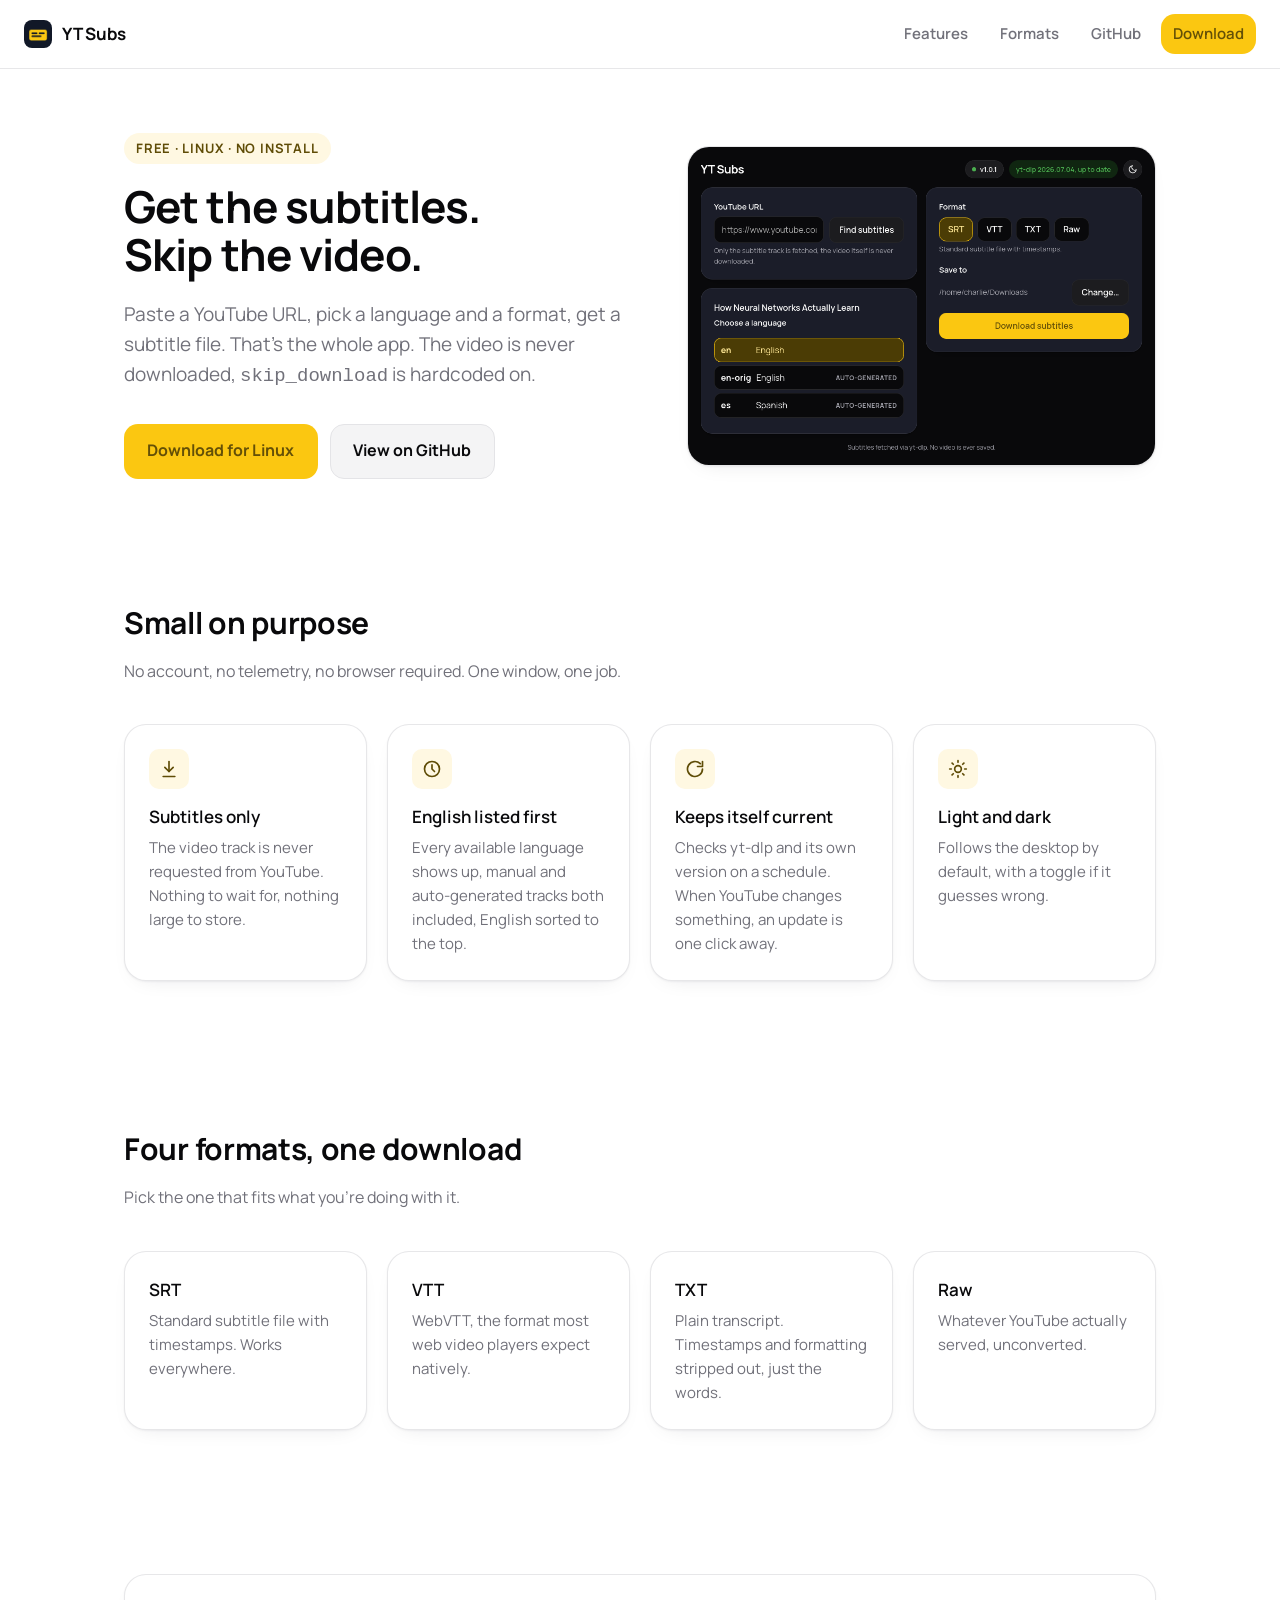
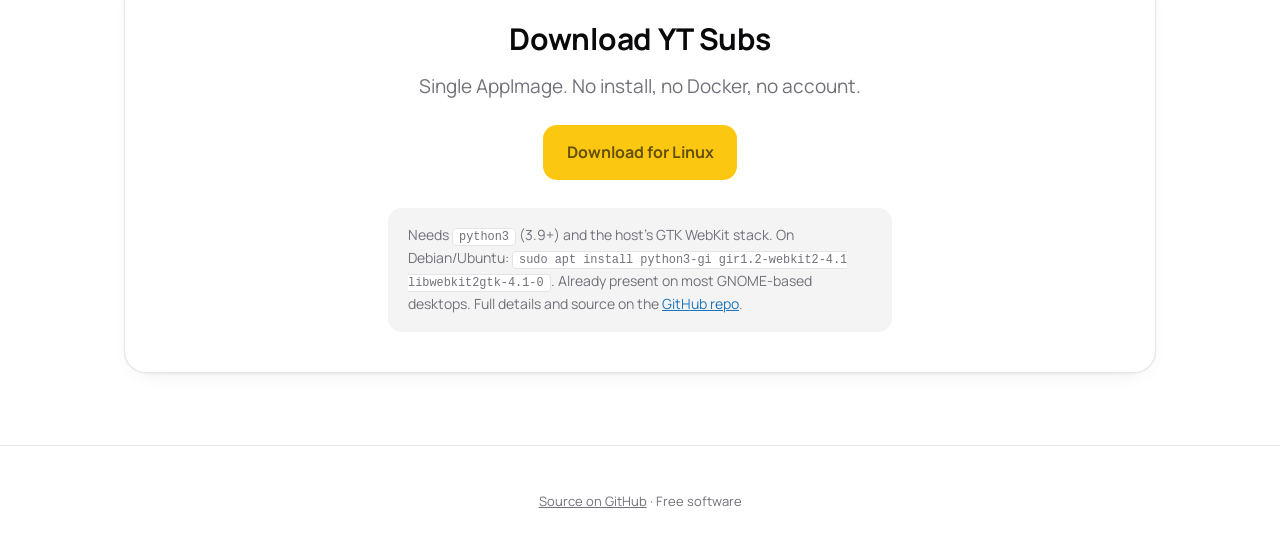
==== docs/index.html @ e040a480 "Add GitHub Pages landing page Sticky nav, hero with a real screenshot, feature and format sections, " ====
<!doctype html>
<html lang="en">
<head>
<meta charset="utf-8" />
<meta name="viewport" content="width=device-width, initial-scale=1" />
<title>YT Subs: download YouTube subtitles, not the video</title>
<meta name="description" content="A tiny Linux desktop app that downloads a YouTube video's subtitles in SRT, VTT, TXT, or Raw format. The video itself is never fetched." />
<link rel="icon" href="images/favicon.png" />
<link rel="stylesheet" href="style.css" />
</head>
<body>

<nav class="site-nav">
  <a class="nav-brand" href="#top">
    <img src="images/favicon.png" alt="" />
    YT Subs
  </a>
  <div class="nav-links">
    <a href="#features" class="nav-label">Features</a>
    <a href="#formats" class="nav-label">Formats</a>
    <a href="https://github.com/lightmorphic/ytsubs" class="nav-label">GitHub</a>
    <a href="#download" class="nav-cta">Download</a>
  </div>
</nav>

<main>

  <section class="hero" id="top">
    <div class="hero-grid">
      <div>
        <span class="eyebrow">Free · Linux · No install</span>
        <h1>Get the subtitles.<br />Skip the video.</h1>
        <p class="lede">
          Paste a YouTube URL, pick a language and a format, get a subtitle
          file. That's the whole app. The video is never downloaded,
          <code>skip_download</code> is hardcoded on.
        </p>
        <div class="cta-row">
          <a class="btn primary" href="https://github.com/lightmorphic/ytsubs/releases/latest/download/ytsubs-x86_64.AppImage">Download for Linux</a>
          <a class="btn secondary" href="https://github.com/lightmorphic/ytsubs">View on GitHub</a>
        </div>
      </div>
      <div class="hero-shot">
        <img src="images/screenshot-dark.png" alt="YT Subs showing a fetched video's language list on the left and format picker with an SRT, VTT, TXT, and Raw choice on the right" width="1760" height="1200" />
      </div>
    </div>
  </section>

  <section id="features">
    <h2>Small on purpose</h2>
    <p class="section-lede">No account, no telemetry, no browser required. One window, one job.</p>
    <div class="feature-grid">
      <div class="feature">
        <div class="icon">
          <svg viewBox="0 0 24 24" fill="none" stroke="currentColor" stroke-width="2" stroke-linecap="round" stroke-linejoin="round"><path d="M12 3v12"/><path d="m7 10 5 5 5-5"/><path d="M5 21h14"/></svg>
        </div>
        <h3>Subtitles only</h3>
        <p>The video track is never requested from YouTube. Nothing to wait for, nothing large to store.</p>
      </div>
      <div class="feature">
        <div class="icon">
          <svg viewBox="0 0 24 24" fill="none" stroke="currentColor" stroke-width="2" stroke-linecap="round" stroke-linejoin="round"><circle cx="12" cy="12" r="9"/><path d="M12 7v5l3 3"/></svg>
        </div>
        <h3>English listed first</h3>
        <p>Every available language shows up, manual and auto-generated tracks both included, English sorted to the top.</p>
      </div>
      <div class="feature">
        <div class="icon">
          <svg viewBox="0 0 24 24" fill="none" stroke="currentColor" stroke-width="2" stroke-linecap="round" stroke-linejoin="round"><path d="M21 12a9 9 0 1 1-2.64-6.36"/><path d="M21 3v6h-6"/></svg>
        </div>
        <h3>Keeps itself current</h3>
        <p>Checks yt-dlp and its own version on a schedule. When YouTube changes something, an update is one click away.</p>
      </div>
      <div class="feature">
        <div class="icon">
          <svg viewBox="0 0 24 24" fill="none" stroke="currentColor" stroke-width="2" stroke-linecap="round" stroke-linejoin="round"><circle cx="12" cy="12" r="4"/><path d="M12 2v2M12 20v2M4.93 4.93l1.41 1.41M17.66 17.66l1.41 1.41M2 12h2M20 12h2M4.93 19.07l1.41-1.41M17.66 6.34l1.41-1.41"/></svg>
        </div>
        <h3>Light and dark</h3>
        <p>Follows the desktop by default, with a toggle if it guesses wrong.</p>
      </div>
    </div>
  </section>

  <section id="formats">
    <h2>Four formats, one download</h2>
    <p class="section-lede">Pick the one that fits what you're doing with it.</p>
    <div class="feature-grid">
      <div class="feature">
        <h3>SRT</h3>
        <p>Standard subtitle file with timestamps. Works everywhere.</p>
      </div>
      <div class="feature">
        <h3>VTT</h3>
        <p>WebVTT, the format most web video players expect natively.</p>
      </div>
      <div class="feature">
        <h3>TXT</h3>
        <p>Plain transcript. Timestamps and formatting stripped out, just the words.</p>
      </div>
      <div class="feature">
        <h3>Raw</h3>
        <p>Whatever YouTube actually served, unconverted.</p>
      </div>
    </div>
  </section>

  <section id="download">
    <div class="download-panel">
      <h2>Download YT Subs</h2>
      <p class="lede" style="margin:0 auto">Single AppImage. No install, no Docker, no account.</p>
      <div class="cta-row" style="justify-content:center; margin-top:24px">
        <a class="btn primary" href="https://github.com/lightmorphic/ytsubs/releases/latest/download/ytsubs-x86_64.AppImage">Download for Linux</a>
      </div>
      <div class="requirements">
        Needs <code>python3</code> (3.9+) and the host's GTK WebKit stack.
        On Debian/Ubuntu: <code>sudo apt install python3-gi gir1.2-webkit2-4.1 libwebkit2gtk-4.1-0</code>.
        Already present on most GNOME-based desktops. Full details and
        source on the <a href="https://github.com/lightmorphic/ytsubs">GitHub repo</a>.
      </div>
    </div>
  </section>

</main>

<footer>
  <p><a href="https://github.com/lightmorphic/ytsubs">Source on GitHub</a> · Free software</p>
</footer>

</body>
</html>
---- docs/style.css ----
@font-face {
  font-family: "Manrope";
  src: url("fonts/Manrope-Variable.woff2") format("woff2-variations"), url("fonts/Manrope-Variable.woff2") format("woff2");
  font-weight: 200 800;
  font-style: normal;
  font-display: swap;
}

:root {
  color-scheme: light dark;
  --bg: #ffffff;  --fg: #09090b;
  --panel: #ffffff;  --panel-border: rgba(24, 24, 40, 0.10);
  --border: #e4e4e7;  --muted: #f4f4f5;  --muted-fg: #71717a;
  --shadow-panel: 0 1px 2px rgba(24,24,40,.05), 0 8px 24px -16px rgba(24,24,40,.18);

  --accent: #fbc711;  --accent-hover: #ddaf0f;  --on-accent: #645007;
  --accent-container: #fff8e2;  --on-accent-container: #5f4c06;

  --brand-navy: #111827;
  --link: #1b74bc;
  --success: #38813a;  --success-bg: #f2f9f3;

  --radius: 0.875rem;
  --panel-radius: 1.375rem;
}

@media (prefers-color-scheme: dark) {
  :root {
    --bg: #09090b;  --fg: #fafafa;
    --panel: #1b1d29;  --panel-border: rgba(255,255,255,.09);
    --border: #27272a;  --muted: #1c1c1f;  --muted-fg: #a1a1aa;
    --shadow-panel: 0 1px 2px rgba(0,0,0,.35), 0 8px 24px -16px rgba(0,0,0,.6);
    --accent-container: #4b3c05;  --on-accent-container: #fde694;
    --link: #2295f1;
    --success: #4bae4f;  --success-bg: #102611;
  }
}

* { box-sizing: border-box; }

html { scroll-behavior: smooth; }

body {
  margin: 0;
  background: var(--bg);
  color: var(--fg);
  font-family: "Manrope", sans-serif;
  font-size: 1rem;
  line-height: 1.6;
  -webkit-font-smoothing: antialiased;
}

a { color: var(--link); }

/* Sticky top nav: solid panel, no blur, stays put while the page scrolls */
.site-nav {
  position: sticky;
  top: 0;
  z-index: 50;
  display: flex;
  align-items: center;
  justify-content: space-between;
  gap: 16px;
  padding: 14px 24px;
  background: var(--panel);
  border-bottom: 1px solid var(--panel-border);
}

.nav-brand {
  display: flex;
  align-items: center;
  gap: 10px;
  font-weight: 700;
  font-size: 1.0625rem;
  color: var(--fg);
  text-decoration: none;
}
.nav-brand img { width: 28px; height: 28px; border-radius: 8px; }

.nav-links {
  display: flex;
  align-items: center;
  gap: 8px;
}
.nav-links a {
  font-size: 0.9375rem;
  font-weight: 600;
  color: var(--muted-fg);
  text-decoration: none;
  padding: 8px 12px;
  border-radius: var(--radius);
}
.nav-links a:hover { color: var(--fg); background: var(--muted); }
.nav-links a.nav-cta {
  background: var(--accent);
  color: var(--on-accent);
}
.nav-links a.nav-cta:hover { background: var(--accent-hover); }

main { max-width: 1080px; margin: 0 auto; padding: 0 24px; }

section { padding: 72px 0; }
section.hero { padding-top: 64px; padding-bottom: 48px; }

.hero-grid {
  display: grid;
  grid-template-columns: 1.1fr 1fr;
  gap: 48px;
  align-items: center;
}

h1 {
  font-size: 2.75rem;
  font-weight: 700;
  letter-spacing: -0.02em;
  line-height: 1.1;
  margin: 0 0 20px;
}

.lede {
  font-size: 1.1875rem;
  color: var(--muted-fg);
  max-width: 46ch;
  margin: 0 0 32px;
}

.cta-row { display: flex; gap: 12px; flex-wrap: wrap; }

.btn {
  display: inline-flex;
  align-items: center;
  gap: 8px;
  font: inherit;
  font-weight: 700;
  font-size: 1rem;
  text-decoration: none;
  border-radius: var(--radius);
  padding: 0.85rem 1.4rem;
  border: 1px solid transparent;
}
.btn.primary { background: var(--accent); color: var(--on-accent); }
.btn.primary:hover { background: var(--accent-hover); }
.btn.secondary { background: var(--muted); color: var(--fg); border-color: var(--border); }
.btn.secondary:hover { background: var(--border); }

.hero-shot {
  border-radius: var(--panel-radius);
  overflow: hidden;
  border: 1px solid var(--panel-border);
  box-shadow: var(--shadow-panel);
}
.hero-shot img { display: block; width: 100%; height: auto; }

.eyebrow {
  display: inline-block;
  font-size: 0.8125rem;
  font-weight: 700;
  text-transform: uppercase;
  letter-spacing: 0.06em;
  color: var(--on-accent-container);
  background: var(--accent-container);
  padding: 5px 12px;
  border-radius: 999px;
  margin-bottom: 18px;
}

h2 {
  font-size: 1.875rem;
  font-weight: 700;
  letter-spacing: -0.01em;
  margin: 0 0 12px;
}

.section-lede {
  color: var(--muted-fg);
  max-width: 60ch;
  margin: 0 0 40px;
}

.feature-grid {
  display: grid;
  grid-template-columns: repeat(auto-fit, minmax(240px, 1fr));
  gap: 20px;
}

.feature {
  background: var(--panel);
  border: 1px solid var(--panel-border);
  border-radius: var(--panel-radius);
  box-shadow: var(--shadow-panel);
  padding: 1.5rem;
}
.feature .icon {
  width: 40px;
  height: 40px;
  border-radius: 10px;
  background: var(--accent-container);
  color: var(--on-accent-container);
  display: flex;
  align-items: center;
  justify-content: center;
  margin-bottom: 14px;
}
.feature .icon svg { width: 20px; height: 20px; }
.feature h3 {
  font-size: 1.0625rem;
  font-weight: 600;
  margin: 0 0 6px;
}
.feature p {
  font-size: 0.9375rem;
  color: var(--muted-fg);
  margin: 0;
}

.formats-row {
  display: flex;
  gap: 10px;
  flex-wrap: wrap;
  margin-top: 24px;
}
.format-pill {
  font-weight: 700;
  font-size: 0.875rem;
  padding: 8px 16px;
  border-radius: 999px;
  border: 1px solid var(--border);
  background: var(--panel);
}

.download-panel {
  background: var(--panel);
  border: 1px solid var(--panel-border);
  border-radius: var(--panel-radius);
  box-shadow: var(--shadow-panel);
  padding: 2.5rem;
  text-align: center;
}
.download-panel h2 { margin-bottom: 8px; }
.requirements {
  margin: 28px auto 0;
  max-width: 56ch;
  text-align: left;
  font-size: 0.875rem;
  color: var(--muted-fg);
  background: var(--muted);
  border-radius: var(--radius);
  padding: 1rem 1.25rem;
}
.requirements code {
  background: var(--panel);
  border: 1px solid var(--border);
  border-radius: 4px;
  padding: 1px 6px;
  font-size: 0.85em;
}

footer {
  border-top: 1px solid var(--panel-border);
  padding: 32px 24px;
  text-align: center;
  font-size: 0.8125rem;
  color: var(--muted-fg);
}
footer a { color: var(--muted-fg); }

@media (max-width: 860px) {
  .hero-grid { grid-template-columns: 1fr; }
  .nav-links a.nav-label { display: none; }
  h1 { font-size: 2.1rem; }
}
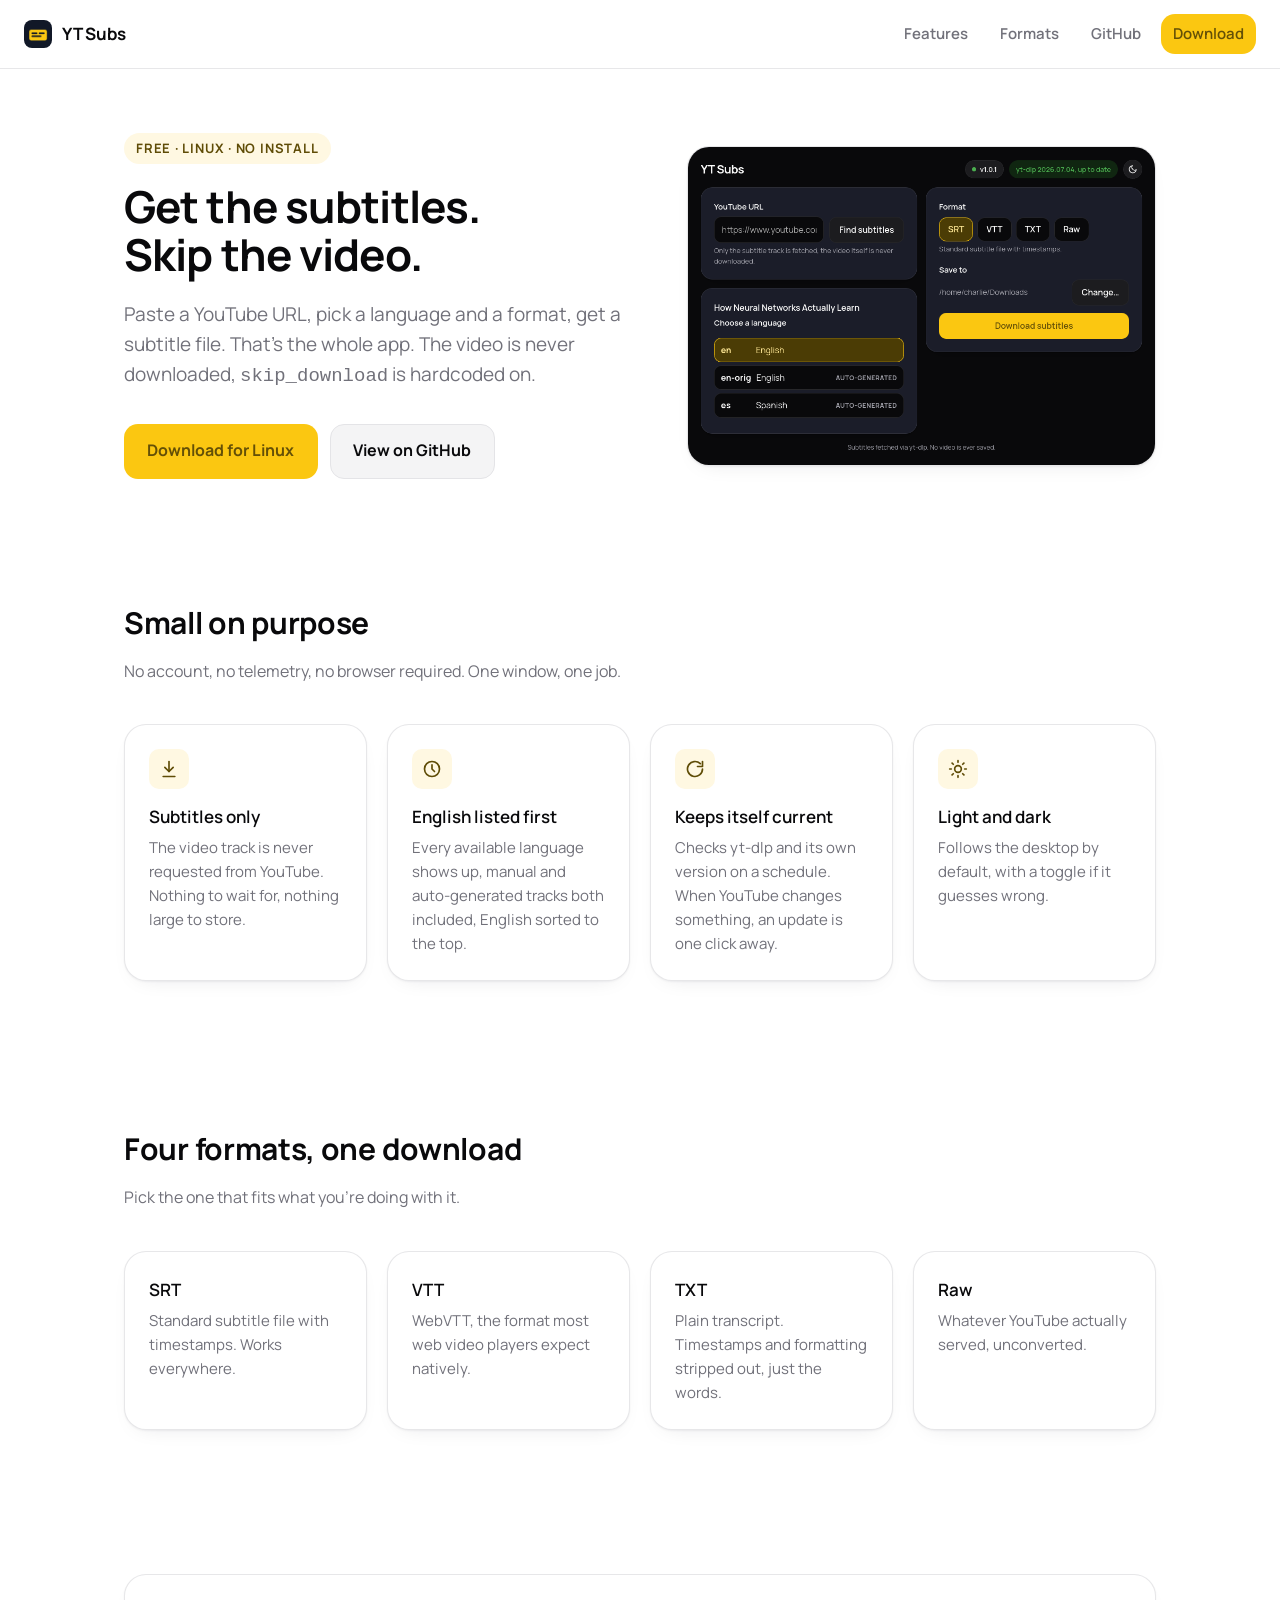
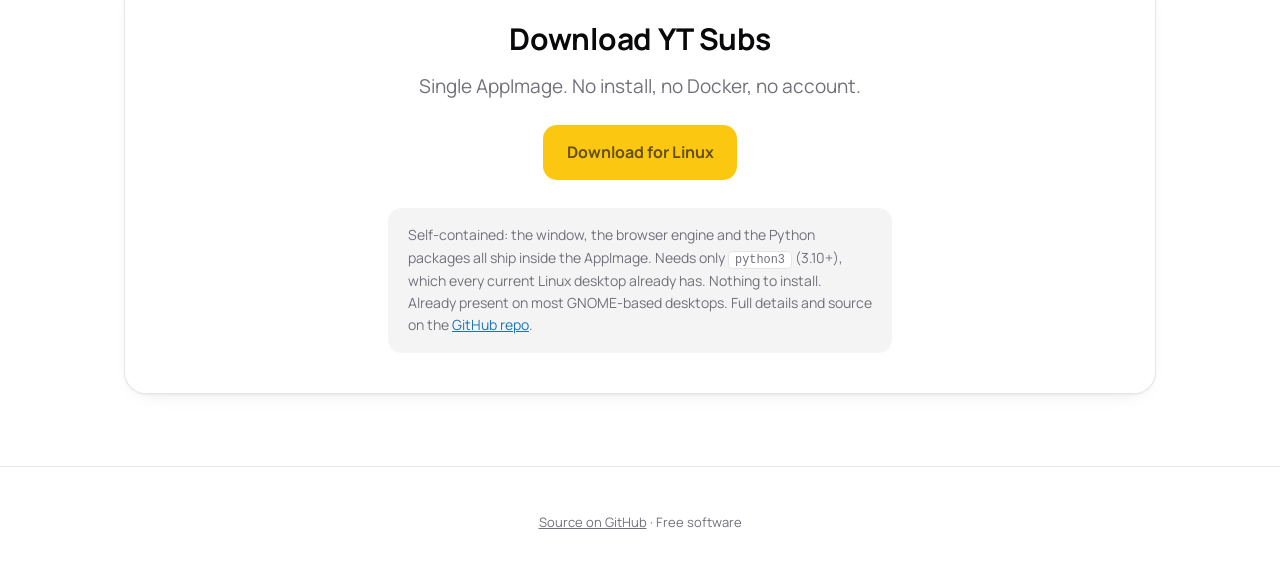
==== commit da9a9397: "Bundle Qt WebEngine so nothing has to be installed to run it The app borrowed the host's GTK WebKit2" ====
--- a/docs/index.html
+++ b/docs/index.html
@@ -112,8 +112,10 @@
         <a class="btn primary" href="https://github.com/lightmorphic/ytsubs/releases/latest/download/ytsubs-x86_64.AppImage">Download for Linux</a>
       </div>
       <div class="requirements">
-        Needs <code>python3</code> (3.9+) and the host's GTK WebKit stack.
-        On Debian/Ubuntu: <code>sudo apt install python3-gi gir1.2-webkit2-4.1 libwebkit2gtk-4.1-0</code>.
+        Self-contained: the window, the browser engine and the Python
+        packages all ship inside the AppImage. Needs only
+        <code>python3</code> (3.10+), which every current Linux desktop
+        already has. Nothing to install.
         Already present on most GNOME-based desktops. Full details and
         source on the <a href="https://github.com/lightmorphic/ytsubs">GitHub repo</a>.
       </div>
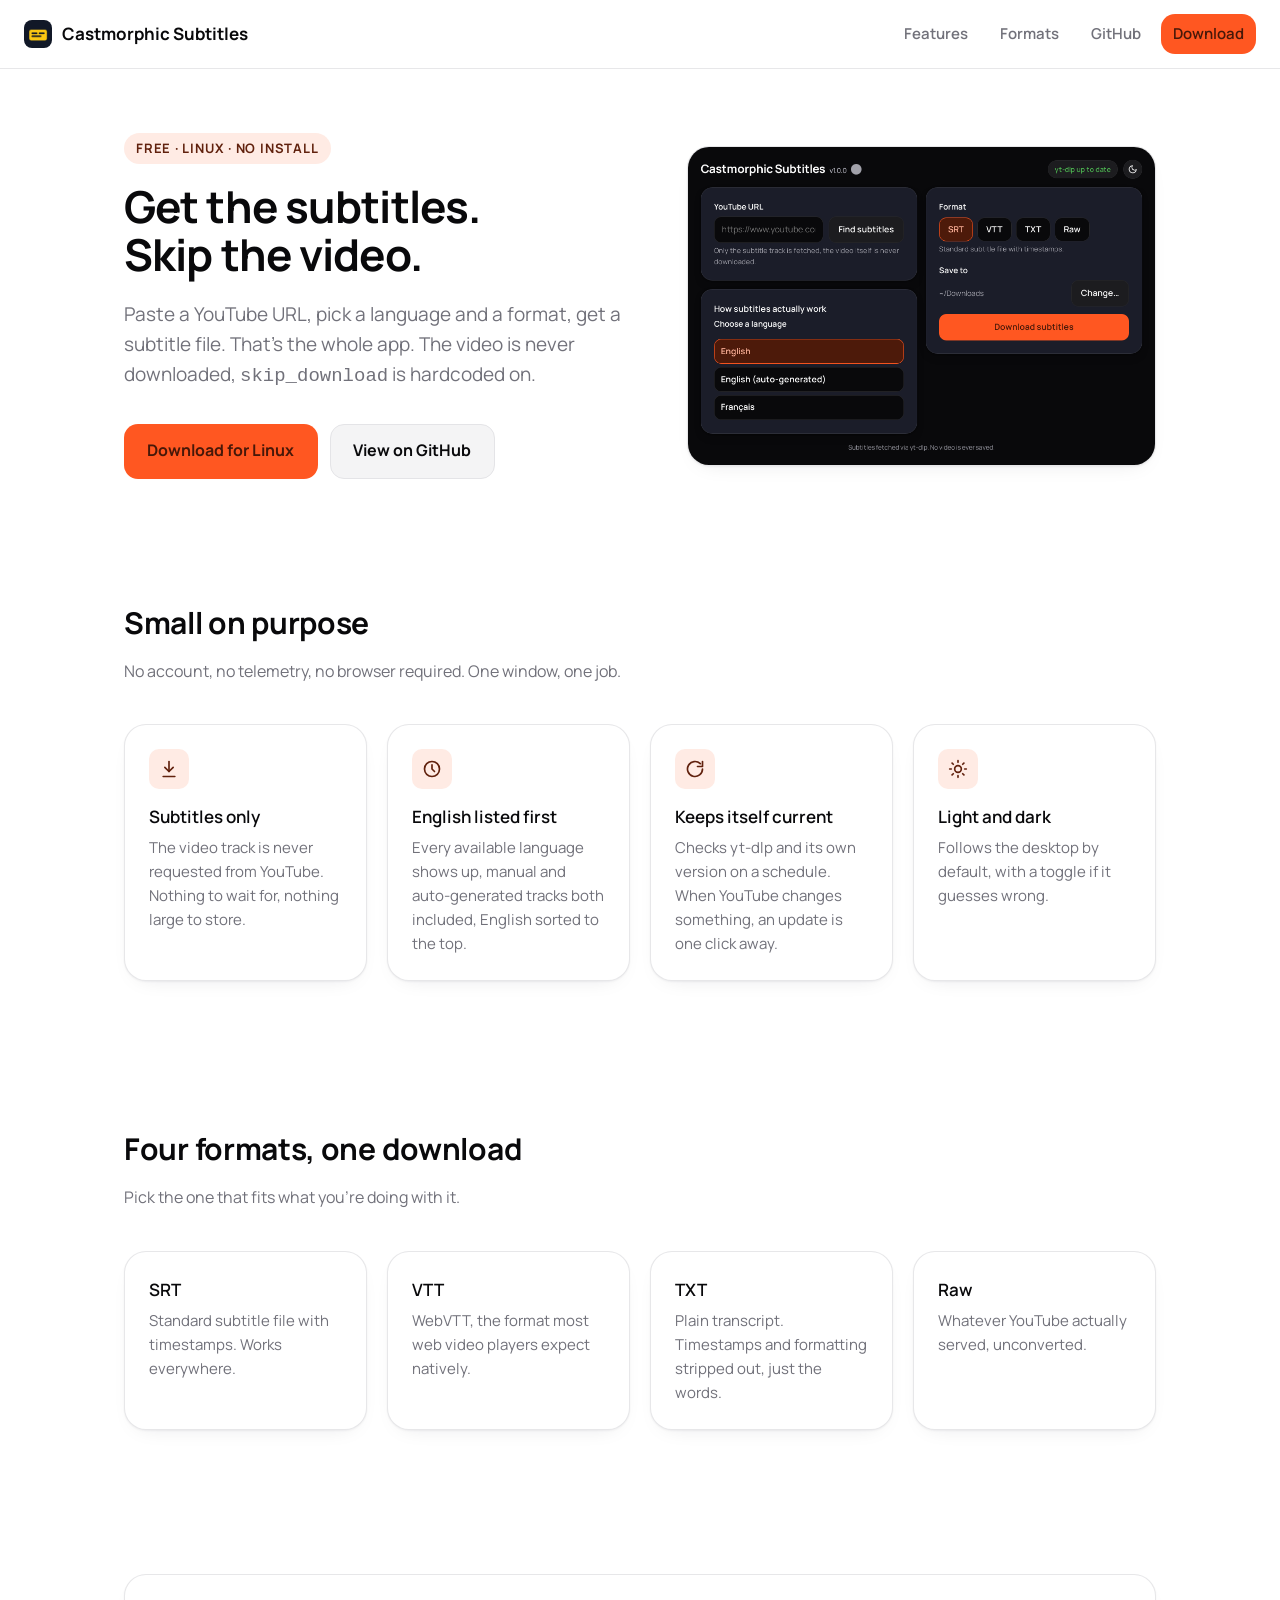
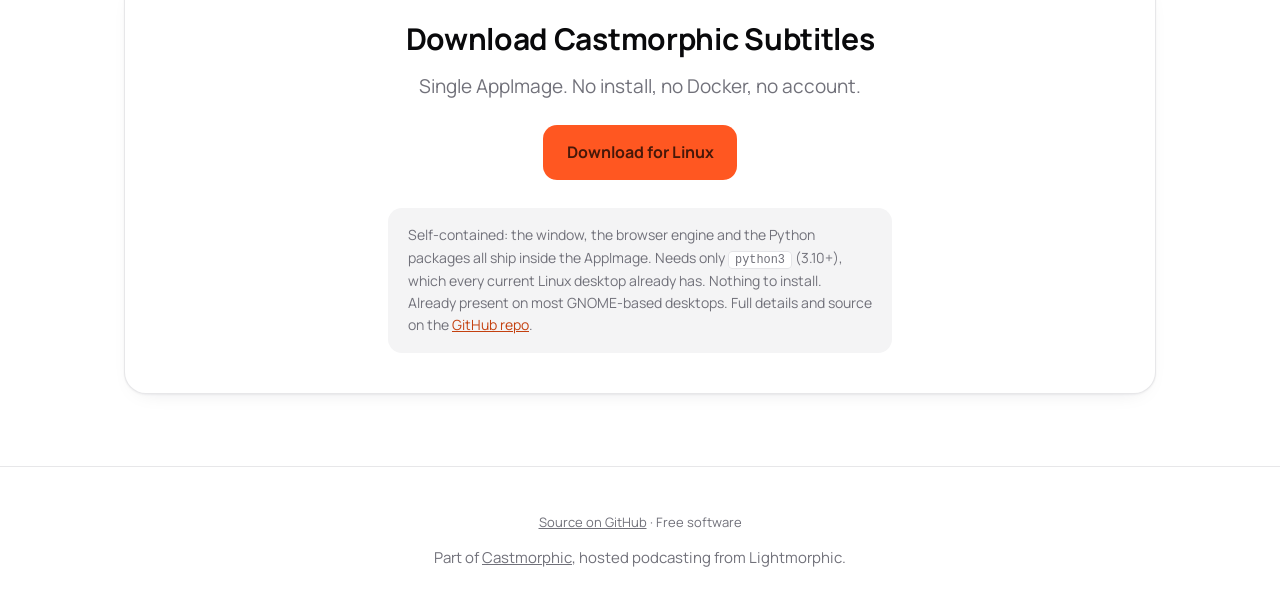
==== commit 5d070beb: "Rebrand as Castmorphic Subtitles and reset to v1.0.0 The app joins the Castmorphic product family. T" ====
--- a/docs/index.html
+++ b/docs/index.html
@@ -3,7 +3,7 @@
 <head>
 <meta charset="utf-8" />
 <meta name="viewport" content="width=device-width, initial-scale=1" />
-<title>YT Subs: download YouTube subtitles, not the video</title>
+<title>Castmorphic Subtitles: download YouTube subtitles, not the video</title>
 <meta name="description" content="A tiny Linux desktop app that downloads a YouTube video's subtitles in SRT, VTT, TXT, or Raw format. The video itself is never fetched." />
 <link rel="icon" href="images/favicon.png" />
 <link rel="stylesheet" href="style.css" />
@@ -13,12 +13,12 @@
 <nav class="site-nav">
   <a class="nav-brand" href="#top">
     <img src="images/favicon.png" alt="" />
-    YT Subs
+    Castmorphic Subtitles
   </a>
   <div class="nav-links">
     <a href="#features" class="nav-label">Features</a>
     <a href="#formats" class="nav-label">Formats</a>
-    <a href="https://github.com/lightmorphic/ytsubs" class="nav-label">GitHub</a>
+    <a href="https://github.com/lightmorphic/castmorphic-subtitles" class="nav-label">GitHub</a>
     <a href="#download" class="nav-cta">Download</a>
   </div>
 </nav>
@@ -36,12 +36,12 @@
           <code>skip_download</code> is hardcoded on.
         </p>
         <div class="cta-row">
-          <a class="btn primary" href="https://github.com/lightmorphic/ytsubs/releases/latest/download/ytsubs-x86_64.AppImage">Download for Linux</a>
-          <a class="btn secondary" href="https://github.com/lightmorphic/ytsubs">View on GitHub</a>
+          <a class="btn primary" href="https://github.com/lightmorphic/castmorphic-subtitles/releases/latest/download/castmorphic-subtitles-x86_64.AppImage">Download for Linux</a>
+          <a class="btn secondary" href="https://github.com/lightmorphic/castmorphic-subtitles">View on GitHub</a>
         </div>
       </div>
       <div class="hero-shot">
-        <img src="images/screenshot-dark.png" alt="YT Subs showing a fetched video's language list on the left and format picker with an SRT, VTT, TXT, and Raw choice on the right" width="1760" height="1200" />
+        <img src="images/screenshot-dark.png" alt="Castmorphic Subtitles showing a fetched video's language list on the left and format picker with an SRT, VTT, TXT, and Raw choice on the right" width="1760" height="1200" />
       </div>
     </div>
   </section>
@@ -106,10 +106,10 @@
 
   <section id="download">
     <div class="download-panel">
-      <h2>Download YT Subs</h2>
+      <h2>Download Castmorphic Subtitles</h2>
       <p class="lede" style="margin:0 auto">Single AppImage. No install, no Docker, no account.</p>
       <div class="cta-row" style="justify-content:center; margin-top:24px">
-        <a class="btn primary" href="https://github.com/lightmorphic/ytsubs/releases/latest/download/ytsubs-x86_64.AppImage">Download for Linux</a>
+        <a class="btn primary" href="https://github.com/lightmorphic/castmorphic-subtitles/releases/latest/download/castmorphic-subtitles-x86_64.AppImage">Download for Linux</a>
       </div>
       <div class="requirements">
         Self-contained: the window, the browser engine and the Python
@@ -117,7 +117,7 @@
         <code>python3</code> (3.10+), which every current Linux desktop
         already has. Nothing to install.
         Already present on most GNOME-based desktops. Full details and
-        source on the <a href="https://github.com/lightmorphic/ytsubs">GitHub repo</a>.
+        source on the <a href="https://github.com/lightmorphic/castmorphic-subtitles">GitHub repo</a>.
       </div>
     </div>
   </section>
@@ -125,7 +125,8 @@
 </main>
 
 <footer>
-  <p><a href="https://github.com/lightmorphic/ytsubs">Source on GitHub</a> · Free software</p>
+  <p><a href="https://github.com/lightmorphic/castmorphic-subtitles">Source on GitHub</a> · Free software</p>
+  <p class="family">Part of <a href="https://castmorphic.com">Castmorphic</a>, hosted podcasting from Lightmorphic.</p>
 </footer>
 
 </body>
--- a/docs/style.css
+++ b/docs/style.css
@@ -13,11 +13,11 @@
   --border: #e4e4e7;  --muted: #f4f4f5;  --muted-fg: #71717a;
   --shadow-panel: 0 1px 2px rgba(24,24,40,.05), 0 8px 24px -16px rgba(24,24,40,.18);
 
-  --accent: #fbc711;  --accent-hover: #ddaf0f;  --on-accent: #645007;
-  --accent-container: #fff8e2;  --on-accent-container: #5f4c06;
+  --accent: #ff5721;  --accent-hover: #e04d1d;  --on-accent: #471809;
+  --accent-container: #ffebe4;  --on-accent-container: #61210d;
 
   --brand-navy: #111827;
-  --link: #1b74bc;
+  --link: #c4400f;
   --success: #38813a;  --success-bg: #f2f9f3;
 
   --radius: 0.875rem;
@@ -30,8 +30,9 @@
     --panel: #1b1d29;  --panel-border: rgba(255,255,255,.09);
     --border: #27272a;  --muted: #1c1c1f;  --muted-fg: #a1a1aa;
     --shadow-panel: 0 1px 2px rgba(0,0,0,.35), 0 8px 24px -16px rgba(0,0,0,.6);
-    --accent-container: #4b3c05;  --on-accent-container: #fde694;
-    --link: #2295f1;
+    --accent-hover: #ff6b3c;
+    --accent-container: #4d1a0a;  --on-accent-container: #ffb39b;
+    --link: #ff8f68;
     --success: #4bae4f;  --success-bg: #102611;
   }
 }
@@ -269,3 +270,11 @@
   .nav-links a.nav-label { display: none; }
   h1 { font-size: 2.1rem; }
 }
+
+/* Ties the page back to the rest of the product without competing with
+   the download link above it. */
+footer .family {
+  margin-top: 0.35rem;
+  color: var(--muted-fg);
+  font-size: 0.9375rem;
+}
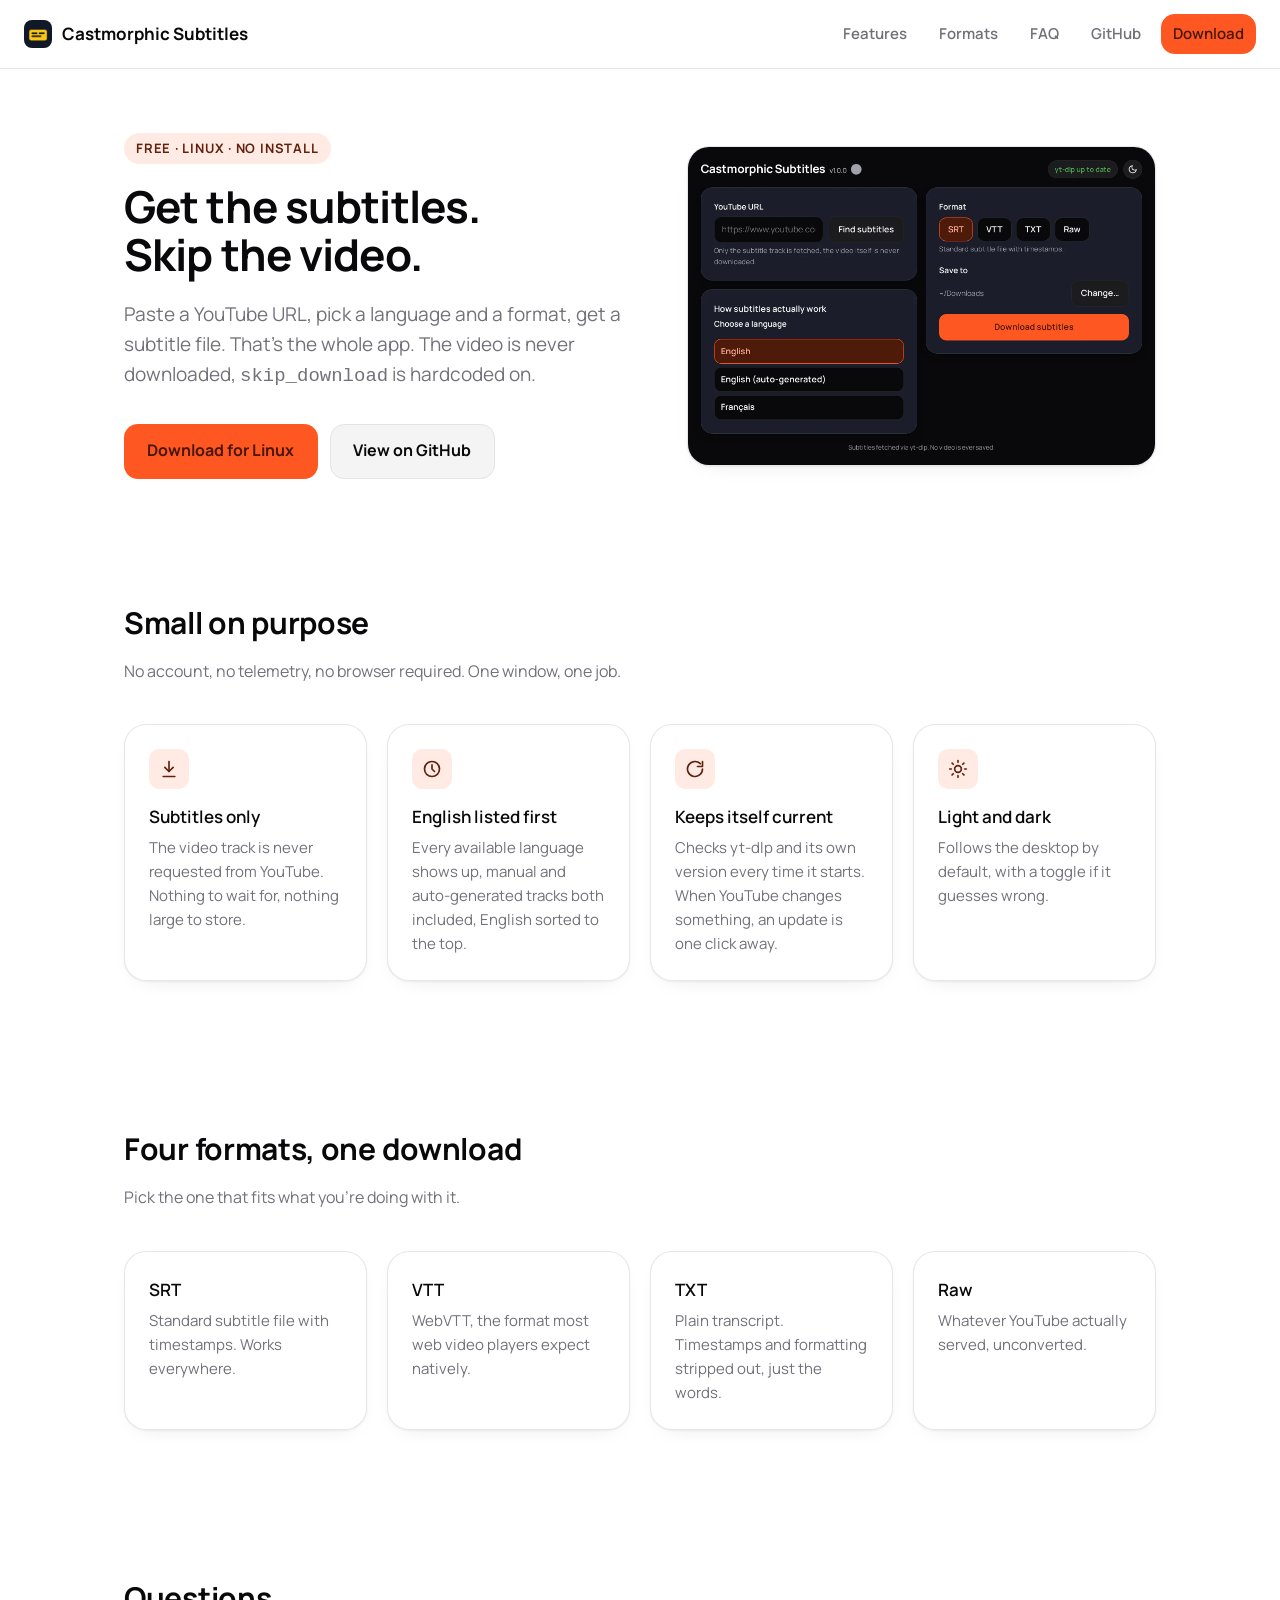
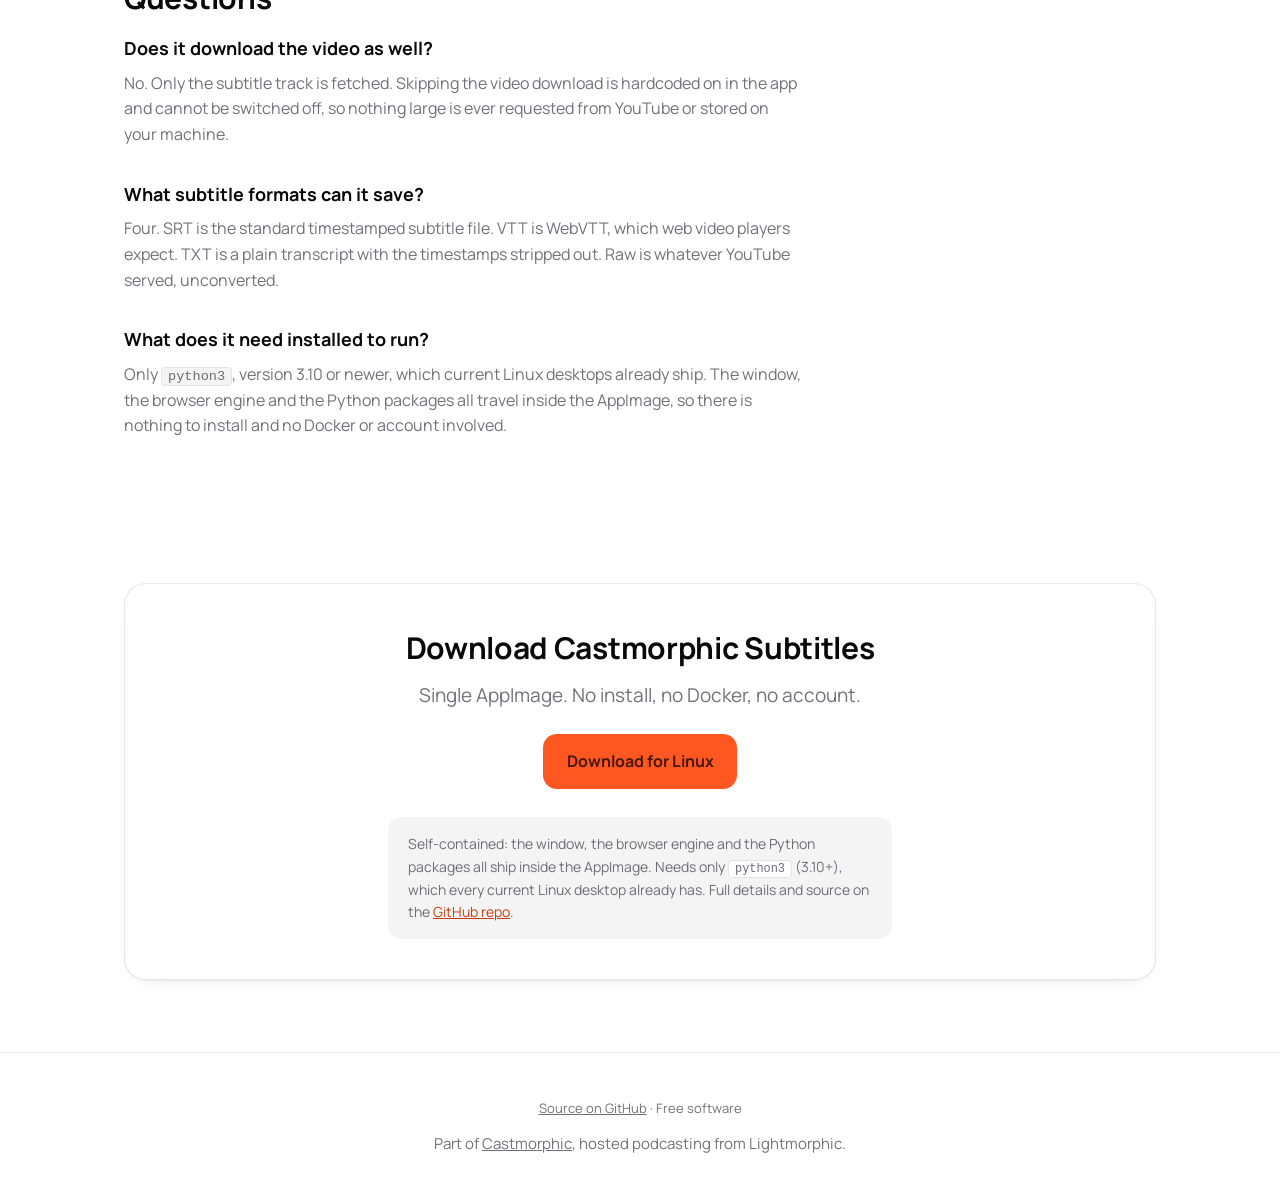
==== commit 65105931: "Go-live pass on the download site Two things the page said were wrong. It claimed the app checks for" ====
--- a/docs/index.html
+++ b/docs/index.html
@@ -4,26 +4,110 @@
 <meta charset="utf-8" />
 <meta name="viewport" content="width=device-width, initial-scale=1" />
 <title>Castmorphic Subtitles: download YouTube subtitles, not the video</title>
-<meta name="description" content="A tiny Linux desktop app that downloads a YouTube video's subtitles in SRT, VTT, TXT, or Raw format. The video itself is never fetched." />
+<meta name="description" content="A free Linux desktop app that downloads a YouTube video's subtitles in SRT, VTT, TXT, or Raw format. The video itself is never fetched." />
+<link rel="canonical" href="https://subtitles.castmorphic.com/" />
+<meta name="theme-color" content="#ff5721" />
 <link rel="icon" href="images/favicon.png" />
+<link rel="preload" href="fonts/Manrope-Variable.woff2" as="font" type="font/woff2" crossorigin />
 <link rel="stylesheet" href="style.css" />
+
+<meta property="og:type" content="website" />
+<meta property="og:site_name" content="Castmorphic Subtitles" />
+<meta property="og:url" content="https://subtitles.castmorphic.com/" />
+<meta property="og:title" content="Castmorphic Subtitles: download YouTube subtitles, not the video" />
+<meta property="og:description" content="A free Linux desktop app that downloads a YouTube video's subtitles in SRT, VTT, TXT, or Raw format. The video itself is never fetched." />
+<meta property="og:image" content="https://subtitles.castmorphic.com/images/og.png" />
+<meta property="og:image:width" content="1200" />
+<meta property="og:image:height" content="630" />
+<meta property="og:image:alt" content="Castmorphic Subtitles: get the subtitles, skip the video." />
+<meta name="twitter:card" content="summary_large_image" />
+<meta name="twitter:title" content="Castmorphic Subtitles: download YouTube subtitles, not the video" />
+<meta name="twitter:description" content="A free Linux desktop app that downloads a YouTube video's subtitles in SRT, VTT, TXT, or Raw format. The video itself is never fetched." />
+<meta name="twitter:image" content="https://subtitles.castmorphic.com/images/og.png" />
+
+<script type="application/ld+json">
+{
+  "@context": "https://schema.org",
+  "@graph": [
+    {
+      "@type": "SoftwareApplication",
+      "@id": "https://subtitles.castmorphic.com/#app",
+      "name": "Castmorphic Subtitles",
+      "url": "https://subtitles.castmorphic.com/",
+      "description": "A Linux desktop app that downloads a YouTube video's subtitles in SRT, VTT, TXT, or Raw format. The video itself is never downloaded.",
+      "applicationCategory": "MultimediaApplication",
+      "operatingSystem": "Linux",
+      "softwareVersion": "1.0.0",
+      "downloadUrl": "https://github.com/lightmorphic/castmorphic-subtitles/releases/latest/download/castmorphic-subtitles-x86_64.AppImage",
+      "softwareRequirements": "Linux with python3 3.10 or newer",
+      "screenshot": "https://subtitles.castmorphic.com/images/screenshot-dark.png",
+      "offers": {
+        "@type": "Offer",
+        "price": "0",
+        "priceCurrency": "GBP"
+      },
+      "publisher": { "@id": "https://castmorphic.com/#org" }
+    },
+    {
+      "@type": "Organization",
+      "@id": "https://castmorphic.com/#org",
+      "name": "Castmorphic",
+      "url": "https://castmorphic.com",
+      "description": "Hosted podcasting from Lightmorphic."
+    },
+    {
+      "@type": "FAQPage",
+      "@id": "https://subtitles.castmorphic.com/#faq",
+      "mainEntity": [
+        {
+          "@type": "Question",
+          "name": "Does it download the video as well?",
+          "acceptedAnswer": {
+            "@type": "Answer",
+            "text": "No. Only the subtitle track is fetched. Skipping the video download is hardcoded on in the app and cannot be switched off, so nothing large is ever requested from YouTube or stored on your machine."
+          }
+        },
+        {
+          "@type": "Question",
+          "name": "What subtitle formats can it save?",
+          "acceptedAnswer": {
+            "@type": "Answer",
+            "text": "Four. SRT is the standard timestamped subtitle file. VTT is WebVTT, which web video players expect. TXT is a plain transcript with the timestamps stripped out. Raw is whatever YouTube served, unconverted."
+          }
+        },
+        {
+          "@type": "Question",
+          "name": "What does it need installed to run?",
+          "acceptedAnswer": {
+            "@type": "Answer",
+            "text": "Only python3, version 3.10 or newer, which current Linux desktops already ship. The window, the browser engine and the Python packages all travel inside the AppImage, so there is nothing to install and no Docker or account involved."
+          }
+        }
+      ]
+    }
+  ]
+}
+</script>
 </head>
 <body>
 
-<nav class="site-nav">
+<a class="skip-link" href="#main">Skip to content</a>
+
+<nav class="site-nav" aria-label="Main">
   <a class="nav-brand" href="#top">
-    <img src="images/favicon.png" alt="" />
+    <img src="images/favicon.png" alt="" width="28" height="28" />
     Castmorphic Subtitles
   </a>
   <div class="nav-links">
     <a href="#features" class="nav-label">Features</a>
     <a href="#formats" class="nav-label">Formats</a>
+    <a href="#faq" class="nav-label">FAQ</a>
     <a href="https://github.com/lightmorphic/castmorphic-subtitles" class="nav-label">GitHub</a>
     <a href="#download" class="nav-cta">Download</a>
   </div>
 </nav>
 
-<main>
+<main id="main">
 
   <section class="hero" id="top">
     <div class="hero-grid">
@@ -41,7 +125,10 @@
         </div>
       </div>
       <div class="hero-shot">
-        <img src="images/screenshot-dark.png" alt="Castmorphic Subtitles showing a fetched video's language list on the left and format picker with an SRT, VTT, TXT, and Raw choice on the right" width="1760" height="1200" />
+        <picture>
+          <source srcset="images/screenshot-dark.webp" type="image/webp" />
+          <img src="images/screenshot-dark.png" alt="Castmorphic Subtitles showing a fetched video's language list on the left and format picker with an SRT, VTT, TXT, and Raw choice on the right" width="1760" height="1200" fetchpriority="high" decoding="async" />
+        </picture>
       </div>
     </div>
   </section>
@@ -52,28 +139,28 @@
     <div class="feature-grid">
       <div class="feature">
         <div class="icon">
-          <svg viewBox="0 0 24 24" fill="none" stroke="currentColor" stroke-width="2" stroke-linecap="round" stroke-linejoin="round"><path d="M12 3v12"/><path d="m7 10 5 5 5-5"/><path d="M5 21h14"/></svg>
+          <svg viewBox="0 0 24 24" fill="none" stroke="currentColor" stroke-width="2" stroke-linecap="round" stroke-linejoin="round" aria-hidden="true"><path d="M12 3v12"/><path d="m7 10 5 5 5-5"/><path d="M5 21h14"/></svg>
         </div>
         <h3>Subtitles only</h3>
         <p>The video track is never requested from YouTube. Nothing to wait for, nothing large to store.</p>
       </div>
       <div class="feature">
         <div class="icon">
-          <svg viewBox="0 0 24 24" fill="none" stroke="currentColor" stroke-width="2" stroke-linecap="round" stroke-linejoin="round"><circle cx="12" cy="12" r="9"/><path d="M12 7v5l3 3"/></svg>
+          <svg viewBox="0 0 24 24" fill="none" stroke="currentColor" stroke-width="2" stroke-linecap="round" stroke-linejoin="round" aria-hidden="true"><circle cx="12" cy="12" r="9"/><path d="M12 7v5l3 3"/></svg>
         </div>
         <h3>English listed first</h3>
         <p>Every available language shows up, manual and auto-generated tracks both included, English sorted to the top.</p>
       </div>
       <div class="feature">
         <div class="icon">
-          <svg viewBox="0 0 24 24" fill="none" stroke="currentColor" stroke-width="2" stroke-linecap="round" stroke-linejoin="round"><path d="M21 12a9 9 0 1 1-2.64-6.36"/><path d="M21 3v6h-6"/></svg>
+          <svg viewBox="0 0 24 24" fill="none" stroke="currentColor" stroke-width="2" stroke-linecap="round" stroke-linejoin="round" aria-hidden="true"><path d="M21 12a9 9 0 1 1-2.64-6.36"/><path d="M21 3v6h-6"/></svg>
         </div>
         <h3>Keeps itself current</h3>
-        <p>Checks yt-dlp and its own version on a schedule. When YouTube changes something, an update is one click away.</p>
-      </div>
-      <div class="feature">
-        <div class="icon">
-          <svg viewBox="0 0 24 24" fill="none" stroke="currentColor" stroke-width="2" stroke-linecap="round" stroke-linejoin="round"><circle cx="12" cy="12" r="4"/><path d="M12 2v2M12 20v2M4.93 4.93l1.41 1.41M17.66 17.66l1.41 1.41M2 12h2M20 12h2M4.93 19.07l1.41-1.41M17.66 6.34l1.41-1.41"/></svg>
+        <p>Checks yt-dlp and its own version every time it starts. When YouTube changes something, an update is one click away.</p>
+      </div>
+      <div class="feature">
+        <div class="icon">
+          <svg viewBox="0 0 24 24" fill="none" stroke="currentColor" stroke-width="2" stroke-linecap="round" stroke-linejoin="round" aria-hidden="true"><circle cx="12" cy="12" r="4"/><path d="M12 2v2M12 20v2M4.93 4.93l1.41 1.41M17.66 17.66l1.41 1.41M2 12h2M20 12h2M4.93 19.07l1.41-1.41M17.66 6.34l1.41-1.41"/></svg>
         </div>
         <h3>Light and dark</h3>
         <p>Follows the desktop by default, with a toggle if it guesses wrong.</p>
@@ -104,20 +191,46 @@
     </div>
   </section>
 
+  <section id="faq">
+    <h2>Questions</h2>
+    <div class="faq">
+      <h3>Does it download the video as well?</h3>
+      <p>
+        No. Only the subtitle track is fetched. Skipping the video download is
+        hardcoded on in the app and cannot be switched off, so nothing large is
+        ever requested from YouTube or stored on your machine.
+      </p>
+
+      <h3>What subtitle formats can it save?</h3>
+      <p>
+        Four. SRT is the standard timestamped subtitle file. VTT is WebVTT,
+        which web video players expect. TXT is a plain transcript with the
+        timestamps stripped out. Raw is whatever YouTube served, unconverted.
+      </p>
+
+      <h3>What does it need installed to run?</h3>
+      <p>
+        Only <code>python3</code>, version 3.10 or newer, which current Linux
+        desktops already ship. The window, the browser engine and the Python
+        packages all travel inside the AppImage, so there is nothing to install
+        and no Docker or account involved.
+      </p>
+    </div>
+  </section>
+
   <section id="download">
     <div class="download-panel">
       <h2>Download Castmorphic Subtitles</h2>
-      <p class="lede" style="margin:0 auto">Single AppImage. No install, no Docker, no account.</p>
-      <div class="cta-row" style="justify-content:center; margin-top:24px">
+      <p class="lede panel-lede">Single AppImage. No install, no Docker, no account.</p>
+      <div class="cta-row panel-cta">
         <a class="btn primary" href="https://github.com/lightmorphic/castmorphic-subtitles/releases/latest/download/castmorphic-subtitles-x86_64.AppImage">Download for Linux</a>
       </div>
       <div class="requirements">
         Self-contained: the window, the browser engine and the Python
         packages all ship inside the AppImage. Needs only
         <code>python3</code> (3.10+), which every current Linux desktop
-        already has. Nothing to install.
-        Already present on most GNOME-based desktops. Full details and
-        source on the <a href="https://github.com/lightmorphic/castmorphic-subtitles">GitHub repo</a>.
+        already has. Full details and source on the
+        <a href="https://github.com/lightmorphic/castmorphic-subtitles">GitHub repo</a>.
       </div>
     </div>
   </section>
--- a/docs/style.css
+++ b/docs/style.css
@@ -11,6 +11,9 @@
   --bg: #ffffff;  --fg: #09090b;
   --panel: #ffffff;  --panel-border: rgba(24, 24, 40, 0.10);
   --border: #e4e4e7;  --muted: #f4f4f5;  --muted-fg: #71717a;
+  /* The muted grey clears 4.5:1 on white but only reaches 4.4:1 on the
+     muted panel, so text sitting on that panel gets its own darker shade. */
+  --muted-fg-on-muted: #6d6d76;
   --shadow-panel: 0 1px 2px rgba(24,24,40,.05), 0 8px 24px -16px rgba(24,24,40,.18);
 
   --accent: #ff5721;  --accent-hover: #e04d1d;  --on-accent: #471809;
@@ -29,6 +32,7 @@
     --bg: #09090b;  --fg: #fafafa;
     --panel: #1b1d29;  --panel-border: rgba(255,255,255,.09);
     --border: #27272a;  --muted: #1c1c1f;  --muted-fg: #a1a1aa;
+    --muted-fg-on-muted: #a1a1aa;
     --shadow-panel: 0 1px 2px rgba(0,0,0,.35), 0 8px 24px -16px rgba(0,0,0,.6);
     --accent-hover: #ff6b3c;
     --accent-container: #4d1a0a;  --on-accent-container: #ffb39b;
@@ -39,7 +43,14 @@
 
 * { box-sizing: border-box; }
 
-html { scroll-behavior: smooth; }
+/* Smooth scrolling is a nicety, so it only applies to visitors who have not
+   asked their system for less motion. */
+@media (prefers-reduced-motion: no-preference) {
+  html { scroll-behavior: smooth; }
+}
+
+/* The nav is sticky, so an anchor target must stop clear of it. */
+:target { scroll-margin-top: 5rem; }
 
 body {
   margin: 0;
@@ -53,6 +64,40 @@
 
 a { color: var(--link); }
 
+/* Keyboard users get the same clear outline everywhere, in the accent so it
+   reads as part of the design rather than a browser default. */
+a:focus-visible,
+button:focus-visible {
+  outline: 2px solid var(--accent);
+  outline-offset: 3px;
+  border-radius: 4px;
+}
+
+/* Straight to the content, for anyone tabbing in. Off-screen until focused. */
+.skip-link {
+  position: absolute;
+  left: -9999px;
+  top: 0;
+  z-index: 100;
+  background: var(--accent);
+  color: var(--on-accent);
+  font-weight: 700;
+  padding: 0.75rem 1.25rem;
+  border-radius: var(--radius);
+  text-decoration: none;
+}
+.skip-link:focus-visible {
+  left: 12px;
+  top: 12px;
+  outline-offset: 2px;
+}
+
+/* Taps register without the browser waiting to see if a double-tap zoom
+   is coming. */
+a, button { touch-action: manipulation; }
+
+h1, h2, h3 { text-wrap: balance; }
+
 /* Sticky top nav: solid panel, no blur, stays put while the page scrolls */
 .site-nav {
   position: sticky;
@@ -63,6 +108,8 @@
   justify-content: space-between;
   gap: 16px;
   padding: 14px 24px;
+  padding-left: max(24px, env(safe-area-inset-left));
+  padding-right: max(24px, env(safe-area-inset-right));
   background: var(--panel);
   border-bottom: 1px solid var(--panel-border);
 }
@@ -214,19 +261,21 @@
   margin: 0;
 }
 
-.formats-row {
-  display: flex;
-  gap: 10px;
-  flex-wrap: wrap;
-  margin-top: 24px;
-}
-.format-pill {
-  font-weight: 700;
-  font-size: 0.875rem;
-  padding: 8px 16px;
-  border-radius: 999px;
+.faq { max-width: 68ch; }
+.faq h3 {
+  font-size: 1.125rem;
+  font-weight: 700;
+  margin: 32px 0 8px;
+}
+.faq h3:first-child { margin-top: 0; }
+.faq p { margin: 0; color: var(--muted-fg); }
+.faq code {
+  color: var(--muted-fg-on-muted);
+  background: var(--muted);
   border: 1px solid var(--border);
-  background: var(--panel);
+  border-radius: 4px;
+  padding: 1px 6px;
+  font-size: 0.85em;
 }
 
 .download-panel {
@@ -238,12 +287,14 @@
   text-align: center;
 }
 .download-panel h2 { margin-bottom: 8px; }
+.panel-lede { margin: 0 auto; }
+.panel-cta { justify-content: center; margin-top: 24px; }
 .requirements {
   margin: 28px auto 0;
   max-width: 56ch;
   text-align: left;
   font-size: 0.875rem;
-  color: var(--muted-fg);
+  color: var(--muted-fg-on-muted);
   background: var(--muted);
   border-radius: var(--radius);
   padding: 1rem 1.25rem;
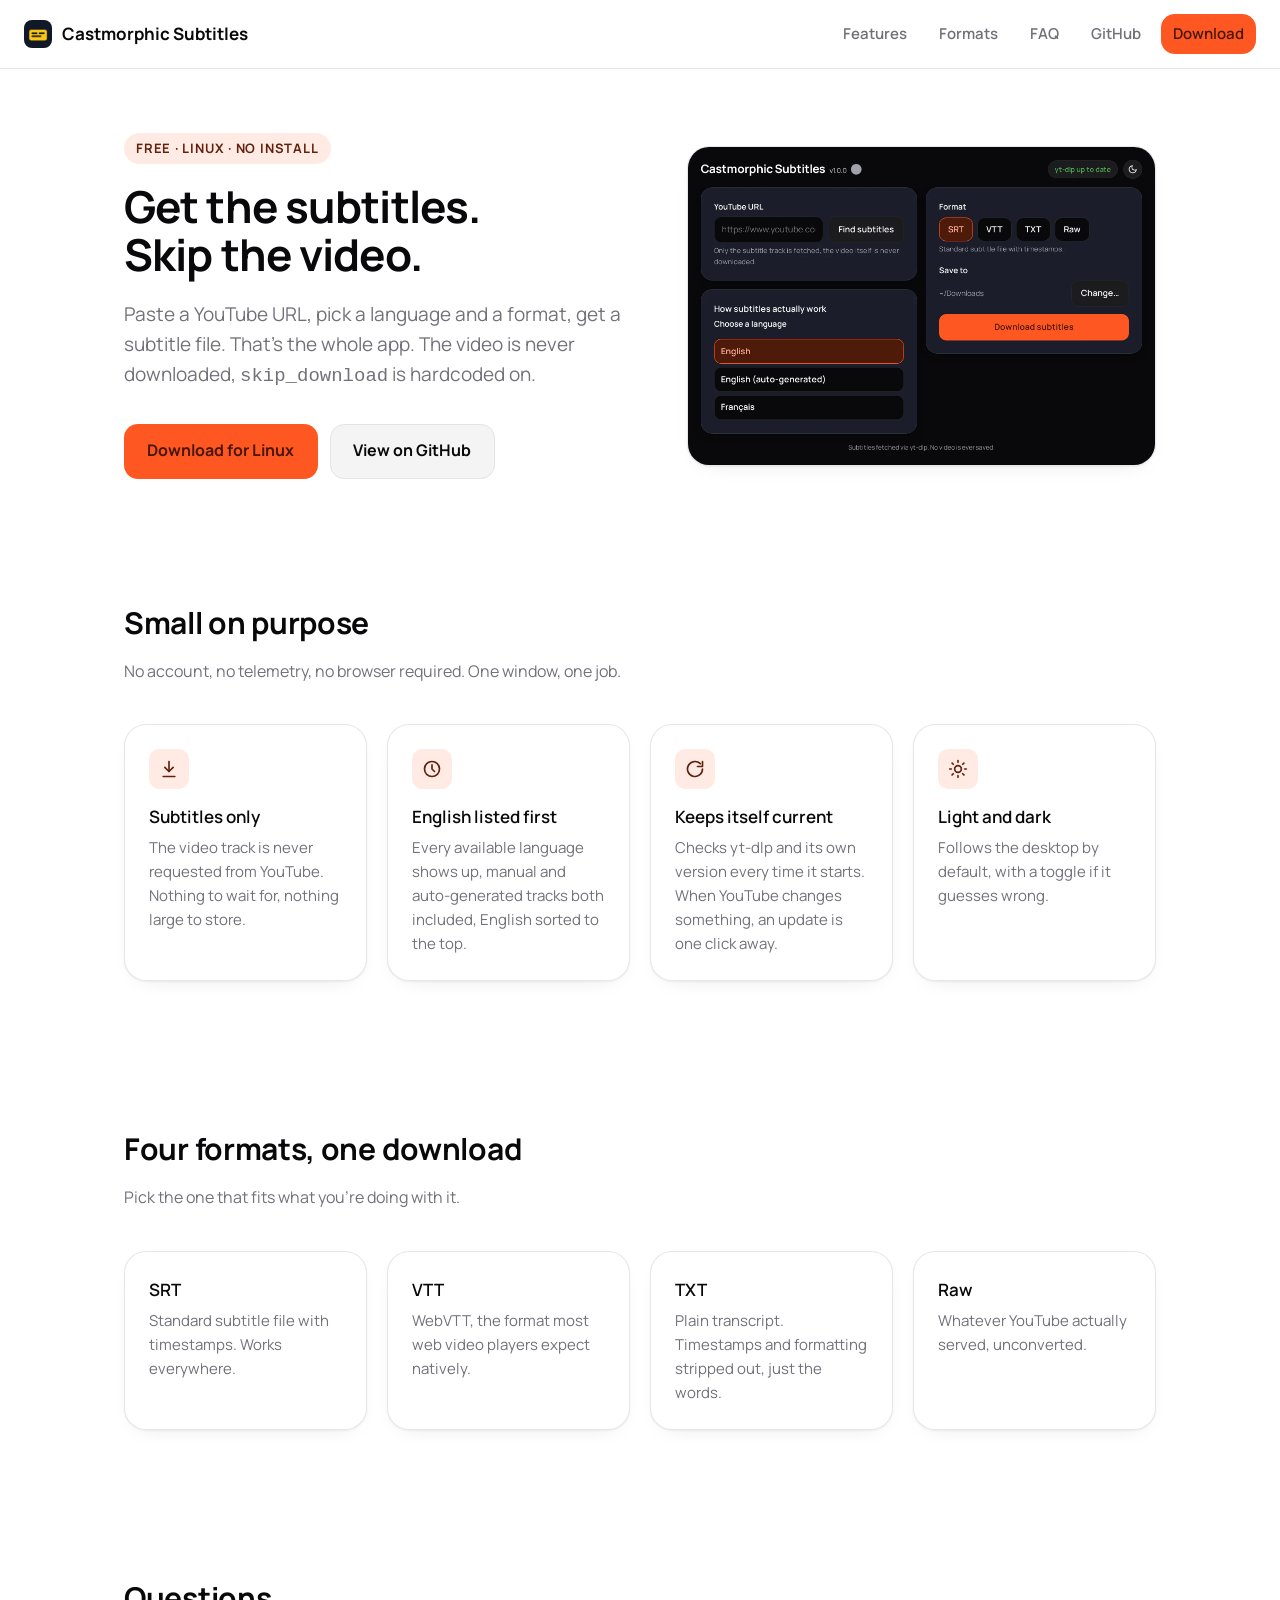
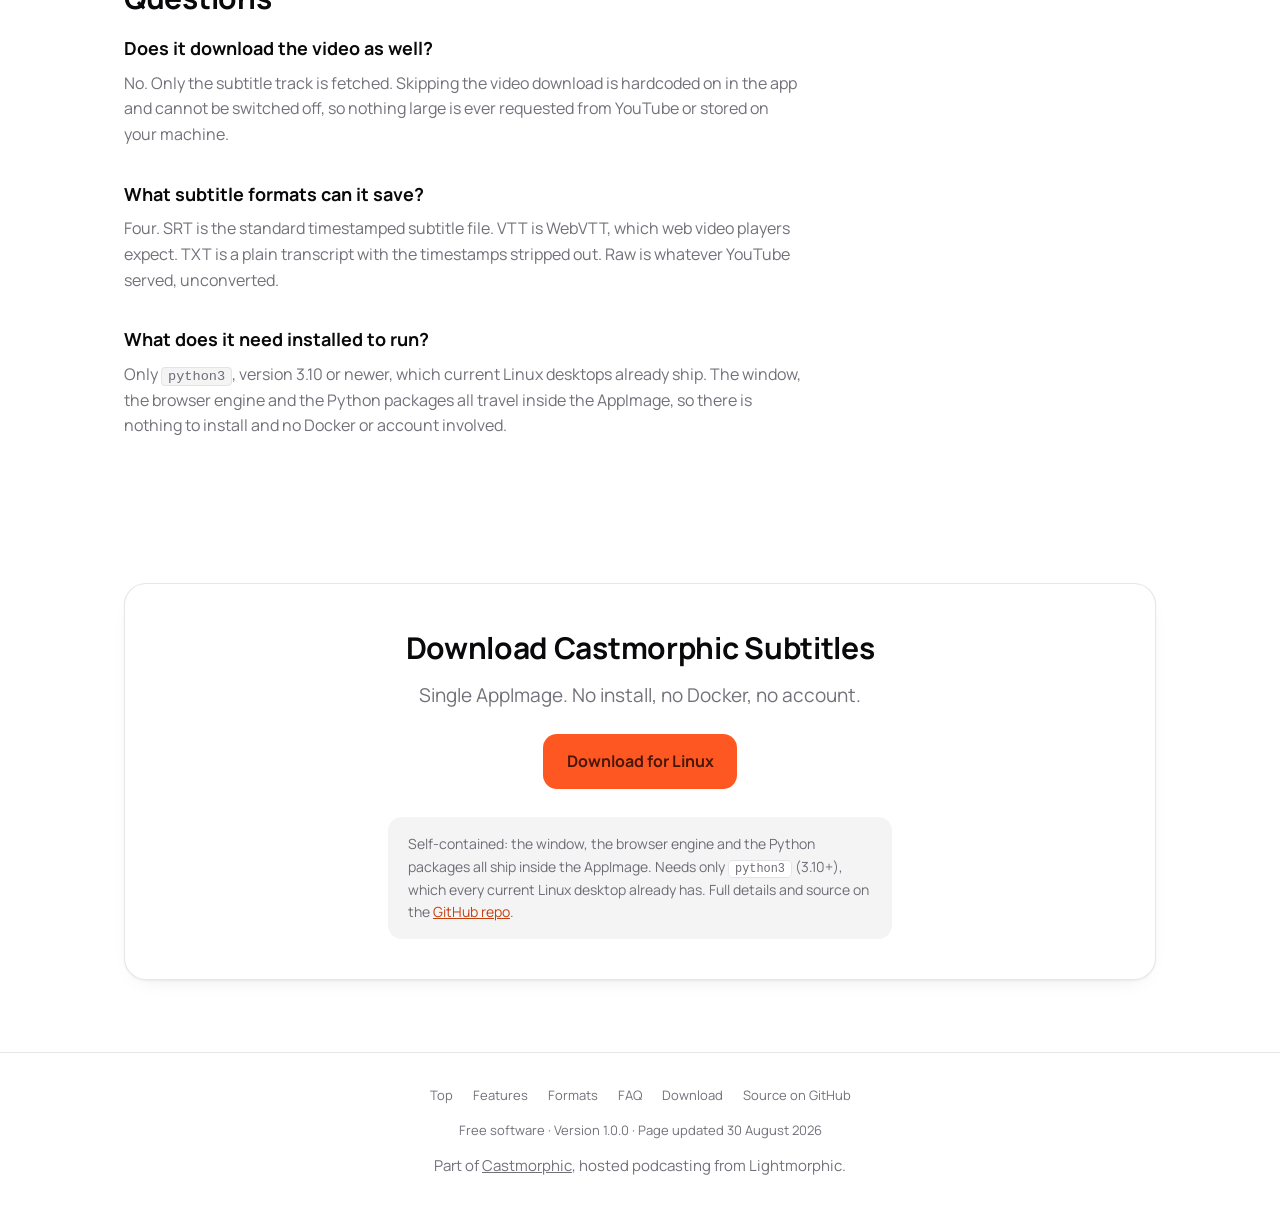
==== commit fee13e48: "Vitals-ready pass on the download site Score went 72 to 82. The four things fixed were all ones the " ====
--- a/docs/index.html
+++ b/docs/index.html
@@ -38,6 +38,7 @@
       "applicationCategory": "MultimediaApplication",
       "operatingSystem": "Linux",
       "softwareVersion": "1.0.0",
+      "dateModified": "2026-08-30",
       "downloadUrl": "https://github.com/lightmorphic/castmorphic-subtitles/releases/latest/download/castmorphic-subtitles-x86_64.AppImage",
       "softwareRequirements": "Linux with python3 3.10 or newer",
       "screenshot": "https://subtitles.castmorphic.com/images/screenshot-dark.png",
@@ -136,59 +137,59 @@
   <section id="features">
     <h2>Small on purpose</h2>
     <p class="section-lede">No account, no telemetry, no browser required. One window, one job.</p>
-    <div class="feature-grid">
-      <div class="feature">
+    <ul class="feature-grid">
+      <li class="feature">
         <div class="icon">
           <svg viewBox="0 0 24 24" fill="none" stroke="currentColor" stroke-width="2" stroke-linecap="round" stroke-linejoin="round" aria-hidden="true"><path d="M12 3v12"/><path d="m7 10 5 5 5-5"/><path d="M5 21h14"/></svg>
         </div>
         <h3>Subtitles only</h3>
         <p>The video track is never requested from YouTube. Nothing to wait for, nothing large to store.</p>
-      </div>
-      <div class="feature">
+      </li>
+      <li class="feature">
         <div class="icon">
           <svg viewBox="0 0 24 24" fill="none" stroke="currentColor" stroke-width="2" stroke-linecap="round" stroke-linejoin="round" aria-hidden="true"><circle cx="12" cy="12" r="9"/><path d="M12 7v5l3 3"/></svg>
         </div>
         <h3>English listed first</h3>
         <p>Every available language shows up, manual and auto-generated tracks both included, English sorted to the top.</p>
-      </div>
-      <div class="feature">
+      </li>
+      <li class="feature">
         <div class="icon">
           <svg viewBox="0 0 24 24" fill="none" stroke="currentColor" stroke-width="2" stroke-linecap="round" stroke-linejoin="round" aria-hidden="true"><path d="M21 12a9 9 0 1 1-2.64-6.36"/><path d="M21 3v6h-6"/></svg>
         </div>
         <h3>Keeps itself current</h3>
         <p>Checks yt-dlp and its own version every time it starts. When YouTube changes something, an update is one click away.</p>
-      </div>
-      <div class="feature">
+      </li>
+      <li class="feature">
         <div class="icon">
           <svg viewBox="0 0 24 24" fill="none" stroke="currentColor" stroke-width="2" stroke-linecap="round" stroke-linejoin="round" aria-hidden="true"><circle cx="12" cy="12" r="4"/><path d="M12 2v2M12 20v2M4.93 4.93l1.41 1.41M17.66 17.66l1.41 1.41M2 12h2M20 12h2M4.93 19.07l1.41-1.41M17.66 6.34l1.41-1.41"/></svg>
         </div>
         <h3>Light and dark</h3>
         <p>Follows the desktop by default, with a toggle if it guesses wrong.</p>
-      </div>
-    </div>
+      </li>
+    </ul>
   </section>
 
   <section id="formats">
     <h2>Four formats, one download</h2>
     <p class="section-lede">Pick the one that fits what you're doing with it.</p>
-    <div class="feature-grid">
-      <div class="feature">
-        <h3>SRT</h3>
-        <p>Standard subtitle file with timestamps. Works everywhere.</p>
-      </div>
-      <div class="feature">
-        <h3>VTT</h3>
-        <p>WebVTT, the format most web video players expect natively.</p>
-      </div>
-      <div class="feature">
-        <h3>TXT</h3>
-        <p>Plain transcript. Timestamps and formatting stripped out, just the words.</p>
-      </div>
-      <div class="feature">
-        <h3>Raw</h3>
-        <p>Whatever YouTube actually served, unconverted.</p>
-      </div>
-    </div>
+    <dl class="feature-grid format-list">
+      <div class="feature">
+        <dt>SRT</dt>
+        <dd>Standard subtitle file with timestamps. Works everywhere.</dd>
+      </div>
+      <div class="feature">
+        <dt>VTT</dt>
+        <dd>WebVTT, the format most web video players expect natively.</dd>
+      </div>
+      <div class="feature">
+        <dt>TXT</dt>
+        <dd>Plain transcript. Timestamps and formatting stripped out, just the words.</dd>
+      </div>
+      <div class="feature">
+        <dt>Raw</dt>
+        <dd>Whatever YouTube actually served, unconverted.</dd>
+      </div>
+    </dl>
   </section>
 
   <section id="faq">
@@ -238,7 +239,15 @@
 </main>
 
 <footer>
-  <p><a href="https://github.com/lightmorphic/castmorphic-subtitles">Source on GitHub</a> · Free software</p>
+  <nav class="footer-nav" aria-label="Footer">
+    <a href="#top">Top</a>
+    <a href="#features">Features</a>
+    <a href="#formats">Formats</a>
+    <a href="#faq">FAQ</a>
+    <a href="#download">Download</a>
+    <a href="https://github.com/lightmorphic/castmorphic-subtitles">Source on GitHub</a>
+  </nav>
+  <p>Free software · Version 1.0.0 · Page updated <time datetime="2026-08-30">30 August 2026</time></p>
   <p class="family">Part of <a href="https://castmorphic.com">Castmorphic</a>, hosted podcasting from Lightmorphic.</p>
 </footer>
 
--- a/docs/style.css
+++ b/docs/style.css
@@ -225,10 +225,26 @@
   margin: 0 0 40px;
 }
 
+/* These really are a list and a set of definitions, which is how machines
+   lift them out cleanly. The markers and default spacing go, the look stays. */
 .feature-grid {
   display: grid;
   grid-template-columns: repeat(auto-fit, minmax(240px, 1fr));
   gap: 20px;
+  list-style: none;
+  margin: 0;
+  padding: 0;
+}
+
+.format-list dt {
+  font-size: 1.0625rem;
+  font-weight: 600;
+  margin: 0 0 6px;
+}
+.format-list dd {
+  margin: 0;
+  font-size: 0.9375rem;
+  color: var(--muted-fg);
 }
 
 .feature {
@@ -329,3 +345,13 @@
   color: var(--muted-fg);
   font-size: 0.9375rem;
 }
+
+.footer-nav {
+  display: flex;
+  flex-wrap: wrap;
+  justify-content: center;
+  gap: 8px 20px;
+  margin-bottom: 14px;
+}
+.footer-nav a { text-decoration: none; }
+.footer-nav a:hover { color: var(--fg); }
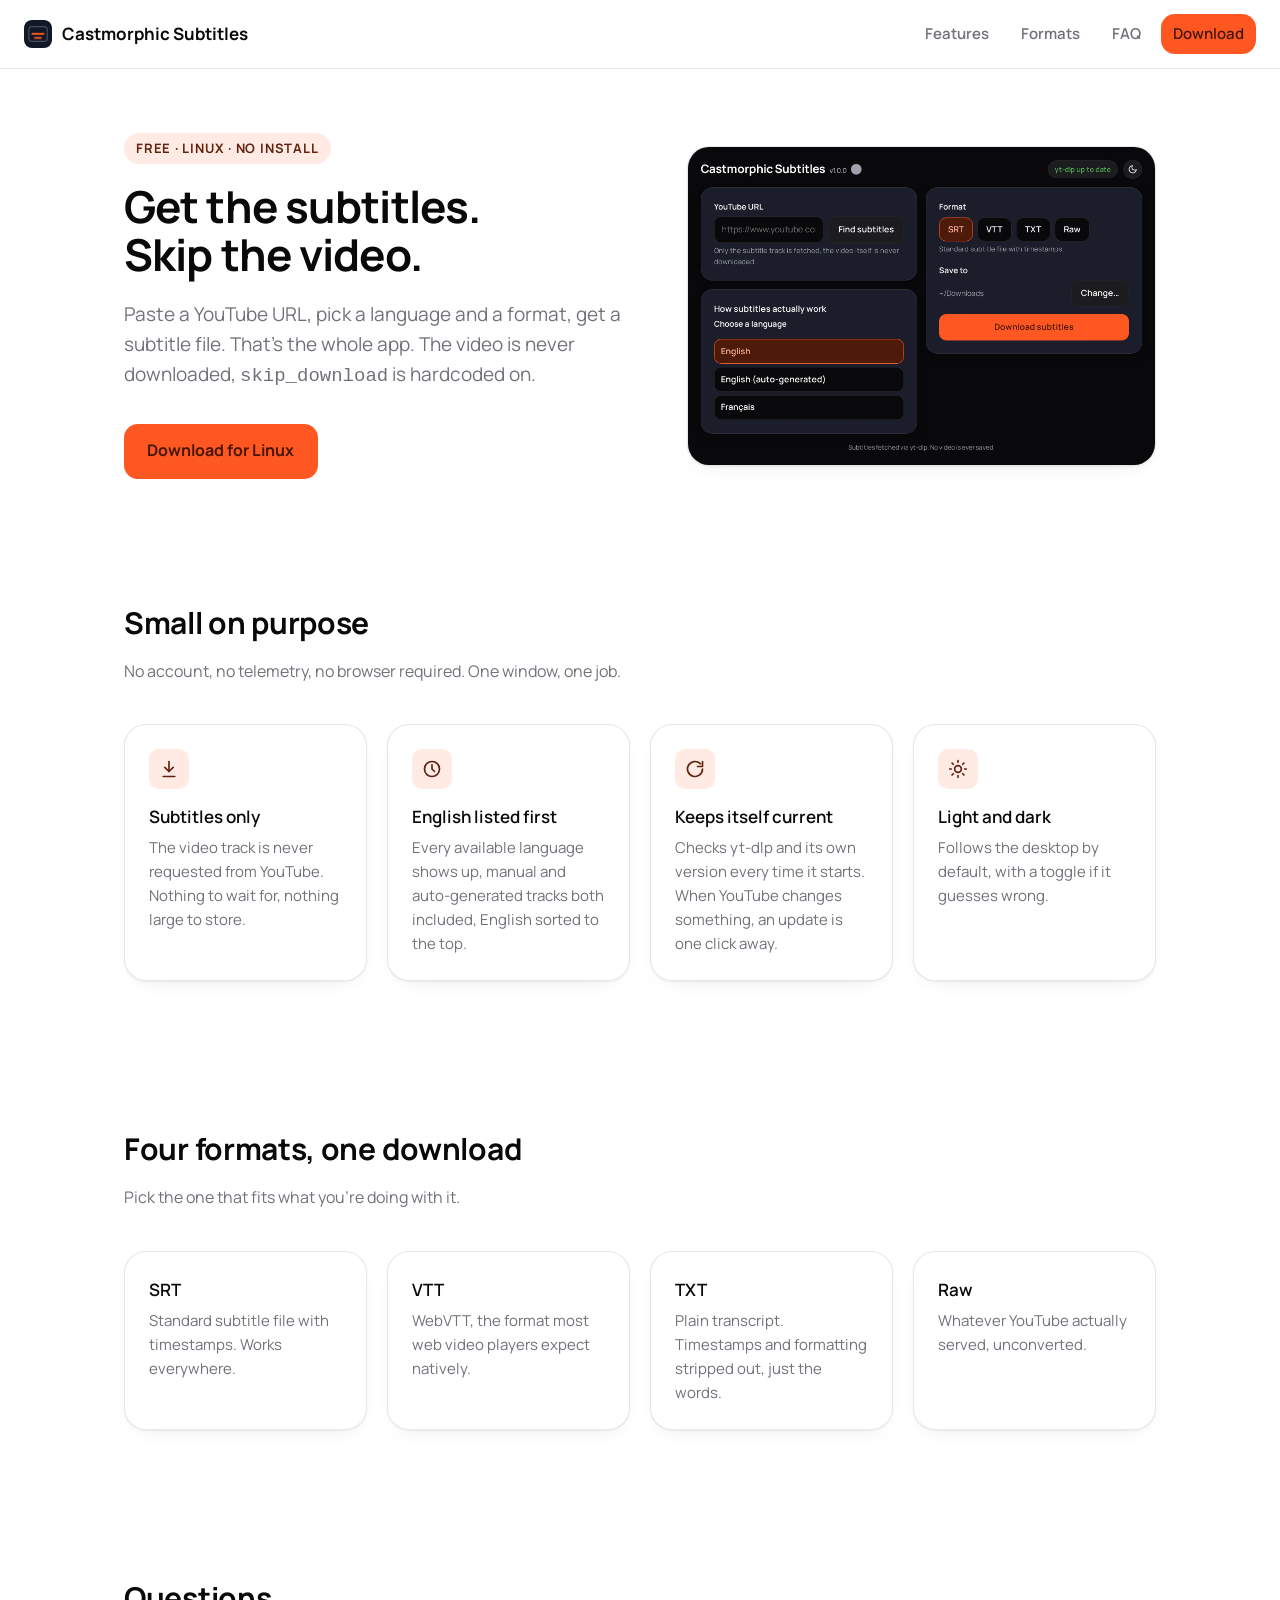
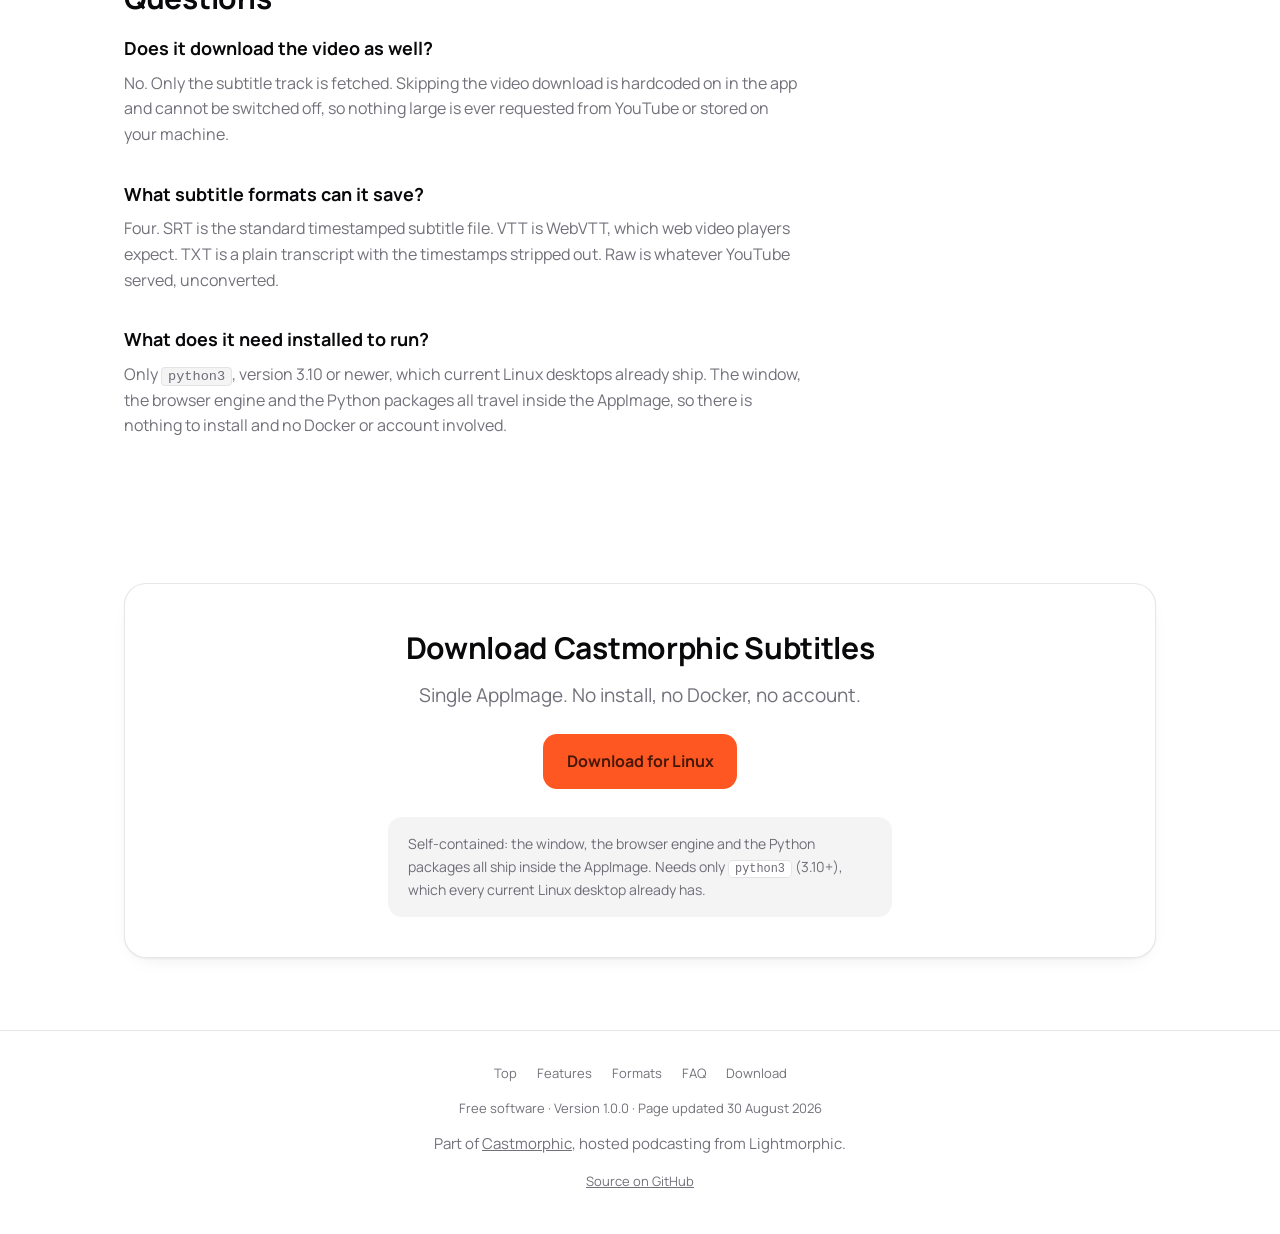
==== commit 0e9f0fcb: "Give Castmorphic Subtitles its own mark, and drop GitHub from the page The icon was Castmorphic's ow" ====
--- a/docs/index.html
+++ b/docs/index.html
@@ -103,7 +103,6 @@
     <a href="#features" class="nav-label">Features</a>
     <a href="#formats" class="nav-label">Formats</a>
     <a href="#faq" class="nav-label">FAQ</a>
-    <a href="https://github.com/lightmorphic/castmorphic-subtitles" class="nav-label">GitHub</a>
     <a href="#download" class="nav-cta">Download</a>
   </div>
 </nav>
@@ -122,7 +121,6 @@
         </p>
         <div class="cta-row">
           <a class="btn primary" href="https://github.com/lightmorphic/castmorphic-subtitles/releases/latest/download/castmorphic-subtitles-x86_64.AppImage">Download for Linux</a>
-          <a class="btn secondary" href="https://github.com/lightmorphic/castmorphic-subtitles">View on GitHub</a>
         </div>
       </div>
       <div class="hero-shot">
@@ -230,8 +228,7 @@
         Self-contained: the window, the browser engine and the Python
         packages all ship inside the AppImage. Needs only
         <code>python3</code> (3.10+), which every current Linux desktop
-        already has. Full details and source on the
-        <a href="https://github.com/lightmorphic/castmorphic-subtitles">GitHub repo</a>.
+        already has.
       </div>
     </div>
   </section>
@@ -245,10 +242,10 @@
     <a href="#formats">Formats</a>
     <a href="#faq">FAQ</a>
     <a href="#download">Download</a>
-    <a href="https://github.com/lightmorphic/castmorphic-subtitles">Source on GitHub</a>
   </nav>
   <p>Free software · Version 1.0.0 · Page updated <time datetime="2026-08-30">30 August 2026</time></p>
   <p class="family">Part of <a href="https://castmorphic.com">Castmorphic</a>, hosted podcasting from Lightmorphic.</p>
+  <p class="source"><a href="https://github.com/lightmorphic/castmorphic-subtitles">Source on GitHub</a></p>
 </footer>
 
 </body>
--- a/docs/style.css
+++ b/docs/style.css
@@ -355,3 +355,6 @@
 }
 .footer-nav a { text-decoration: none; }
 .footer-nav a:hover { color: var(--fg); }
+
+/* The one place the source is mentioned, kept quiet at the very bottom. */
+footer .source { margin-top: 0.35rem; }
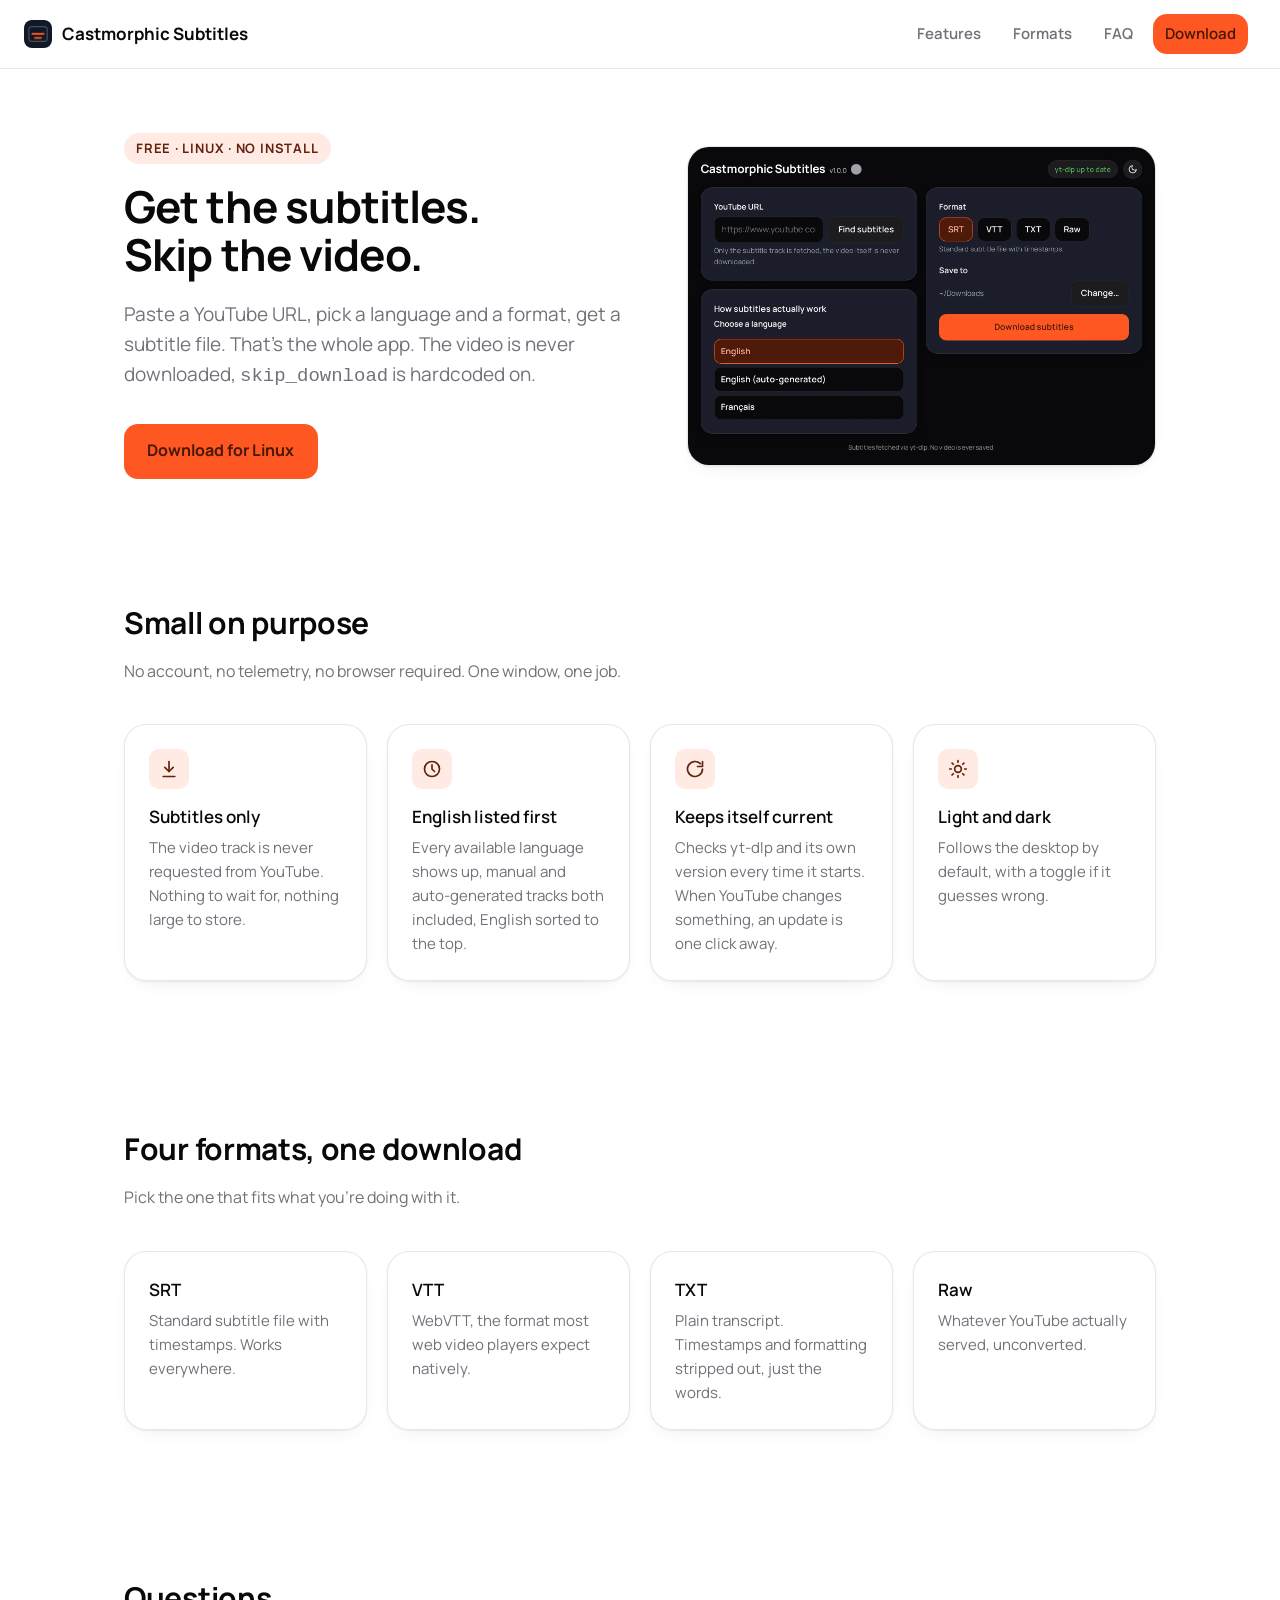
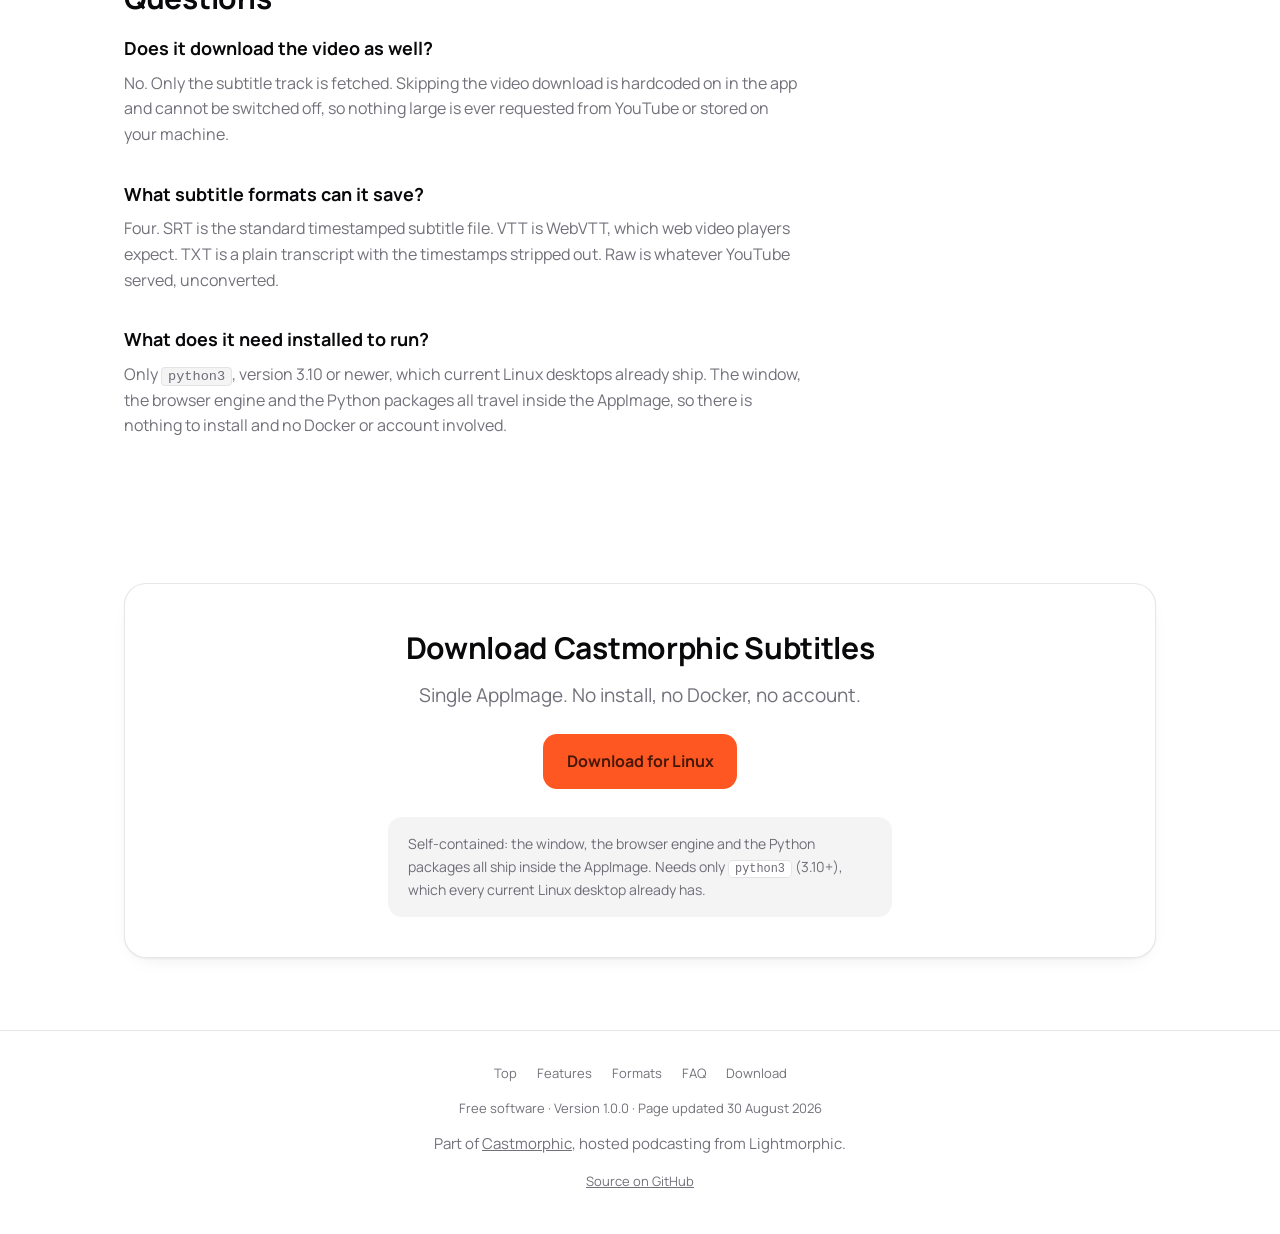
==== commit 399b14d3: "Add the all-apps launcher to the top menu Sits last in the menu, after the Download button, on deskt" ====
--- a/docs/index.html
+++ b/docs/index.html
@@ -104,6 +104,7 @@
     <a href="#formats" class="nav-label">Formats</a>
     <a href="#faq" class="nav-label">FAQ</a>
     <a href="#download" class="nav-cta">Download</a>
+    <div id="all-apps"></div>
   </div>
 </nav>
 
@@ -248,5 +249,7 @@
   <p class="source"><a href="https://github.com/lightmorphic/castmorphic-subtitles">Source on GitHub</a></p>
 </footer>
 
+<script src="https://apps.lightmorphic.com/launcher.js" defer></script>
+
 </body>
 </html>
--- a/docs/style.css
+++ b/docs/style.css
@@ -358,3 +358,7 @@
 
 /* The one place the source is mentioned, kept quiet at the very bottom. */
 footer .source { margin-top: 0.35rem; }
+
+/* The all-apps launcher brings its own styling; this only keeps it on the
+   same line as the rest of the menu. */
+.nav-links #all-apps { display: flex; align-items: center; }
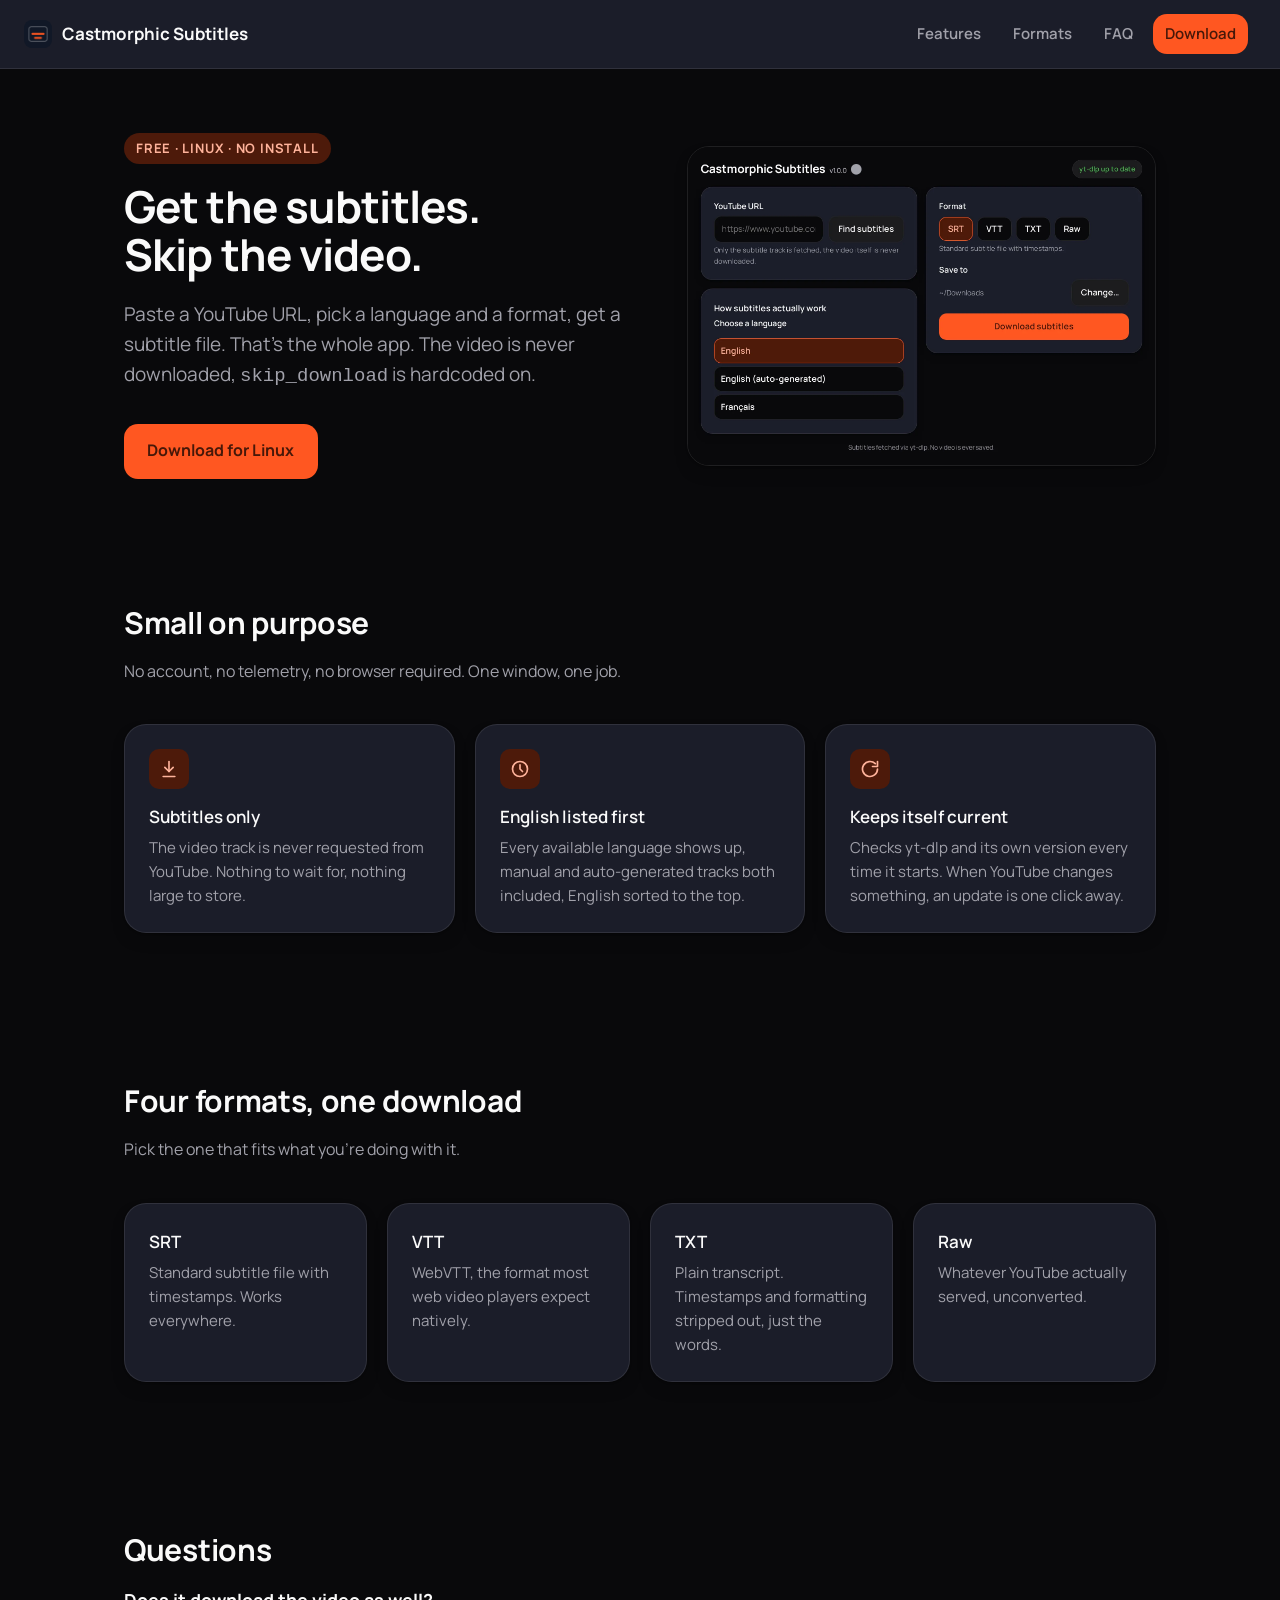
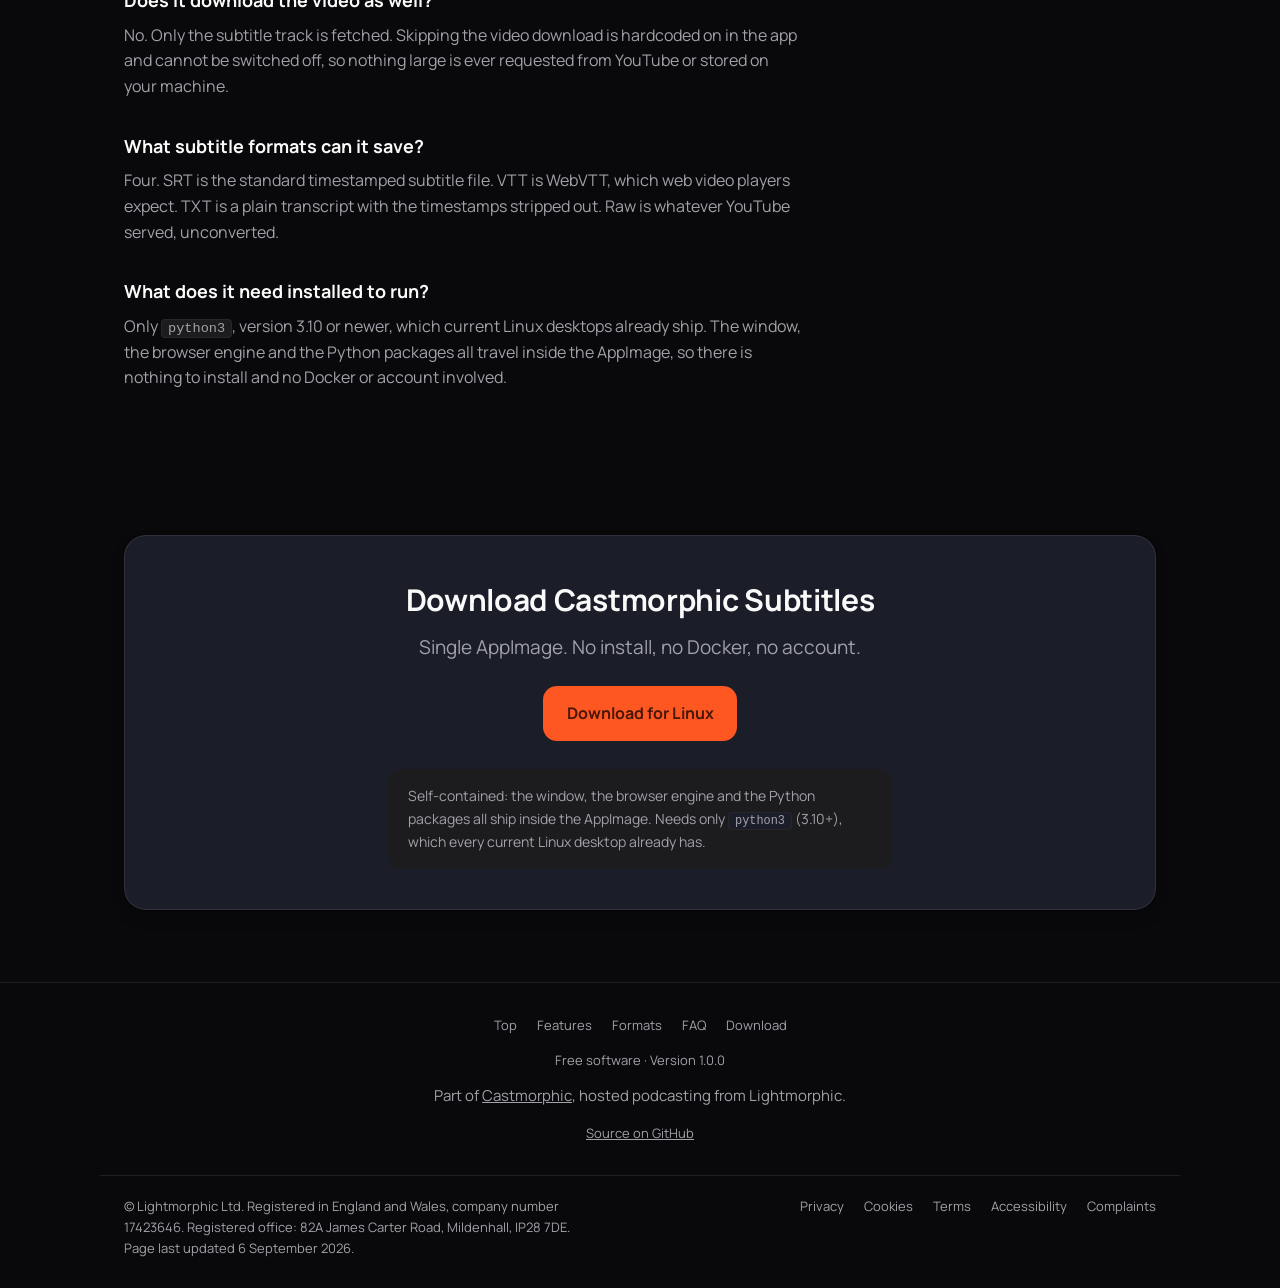
==== commit 7c02d1a5: "Dark only, and the legal sub-footer with its five pages Light mode is gone from the app and the site" ====
--- a/docs/index.html
+++ b/docs/index.html
@@ -38,7 +38,7 @@
       "applicationCategory": "MultimediaApplication",
       "operatingSystem": "Linux",
       "softwareVersion": "1.0.0",
-      "dateModified": "2026-08-30",
+      "dateModified": "2026-09-06",
       "downloadUrl": "https://github.com/lightmorphic/castmorphic-subtitles/releases/latest/download/castmorphic-subtitles-x86_64.AppImage",
       "softwareRequirements": "Linux with python3 3.10 or newer",
       "screenshot": "https://subtitles.castmorphic.com/images/screenshot-dark.png",
@@ -158,13 +158,6 @@
         <h3>Keeps itself current</h3>
         <p>Checks yt-dlp and its own version every time it starts. When YouTube changes something, an update is one click away.</p>
       </li>
-      <li class="feature">
-        <div class="icon">
-          <svg viewBox="0 0 24 24" fill="none" stroke="currentColor" stroke-width="2" stroke-linecap="round" stroke-linejoin="round" aria-hidden="true"><circle cx="12" cy="12" r="4"/><path d="M12 2v2M12 20v2M4.93 4.93l1.41 1.41M17.66 17.66l1.41 1.41M2 12h2M20 12h2M4.93 19.07l1.41-1.41M17.66 6.34l1.41-1.41"/></svg>
-        </div>
-        <h3>Light and dark</h3>
-        <p>Follows the desktop by default, with a toggle if it guesses wrong.</p>
-      </li>
     </ul>
   </section>
 
@@ -244,9 +237,22 @@
     <a href="#faq">FAQ</a>
     <a href="#download">Download</a>
   </nav>
-  <p>Free software · Version 1.0.0 · Page updated <time datetime="2026-08-30">30 August 2026</time></p>
+  <p>Free software · Version 1.0.0</p>
   <p class="family">Part of <a href="https://castmorphic.com">Castmorphic</a>, hosted podcasting from Lightmorphic.</p>
   <p class="source"><a href="https://github.com/lightmorphic/castmorphic-subtitles">Source on GitHub</a></p>
+  <div class="sub-foot">
+    <p>&copy; Lightmorphic Ltd. Registered in England and Wales, company
+    number 17423646. Registered office: 82A James Carter Road, Mildenhall,
+    IP28 7DE.<br />
+    Page last updated <time datetime="2026-09-06">6 September 2026</time>.</p>
+    <nav class="sub-foot-links" aria-label="Legal">
+      <a href="/privacy.html">Privacy</a>
+      <a href="/cookies.html">Cookies</a>
+      <a href="/terms.html">Terms</a>
+      <a href="/accessibility.html">Accessibility</a>
+      <a href="/complaints.html">Complaints</a>
+    </nav>
+  </div>
 </footer>
 
 <script src="https://apps.lightmorphic.com/launcher.js" defer></script>
--- a/docs/style.css
+++ b/docs/style.css
@@ -7,38 +7,21 @@
 }
 
 :root {
-  color-scheme: light dark;
-  --bg: #ffffff;  --fg: #09090b;
-  --panel: #ffffff;  --panel-border: rgba(24, 24, 40, 0.10);
-  --border: #e4e4e7;  --muted: #f4f4f5;  --muted-fg: #71717a;
-  /* The muted grey clears 4.5:1 on white but only reaches 4.4:1 on the
-     muted panel, so text sitting on that panel gets its own darker shade. */
-  --muted-fg-on-muted: #6d6d76;
-  --shadow-panel: 0 1px 2px rgba(24,24,40,.05), 0 8px 24px -16px rgba(24,24,40,.18);
-
-  --accent: #ff5721;  --accent-hover: #e04d1d;  --on-accent: #471809;
-  --accent-container: #ffebe4;  --on-accent-container: #61210d;
+  color-scheme: dark;
+  --bg: #09090b;  --fg: #fafafa;
+  --panel: #1b1d29;  --panel-border: rgba(255,255,255,.09);
+  --border: #27272a;  --muted: #1c1c1f;  --muted-fg: #a1a1aa;
+  --shadow-panel: 0 1px 2px rgba(0,0,0,.35), 0 8px 24px -16px rgba(0,0,0,.6);
+
+  --accent: #ff5721;  --accent-hover: #ff6b3c;  --on-accent: #471809;
+  --accent-container: #4d1a0a;  --on-accent-container: #ffb39b;
 
   --brand-navy: #111827;
-  --link: #c4400f;
-  --success: #38813a;  --success-bg: #f2f9f3;
+  --link: #ff8f68;
+  --success: #4bae4f;  --success-bg: #102611;
 
   --radius: 0.875rem;
   --panel-radius: 1.375rem;
-}
-
-@media (prefers-color-scheme: dark) {
-  :root {
-    --bg: #09090b;  --fg: #fafafa;
-    --panel: #1b1d29;  --panel-border: rgba(255,255,255,.09);
-    --border: #27272a;  --muted: #1c1c1f;  --muted-fg: #a1a1aa;
-    --muted-fg-on-muted: #a1a1aa;
-    --shadow-panel: 0 1px 2px rgba(0,0,0,.35), 0 8px 24px -16px rgba(0,0,0,.6);
-    --accent-hover: #ff6b3c;
-    --accent-container: #4d1a0a;  --on-accent-container: #ffb39b;
-    --link: #ff8f68;
-    --success: #4bae4f;  --success-bg: #102611;
-  }
 }
 
 * { box-sizing: border-box; }
@@ -286,7 +269,7 @@
 .faq h3:first-child { margin-top: 0; }
 .faq p { margin: 0; color: var(--muted-fg); }
 .faq code {
-  color: var(--muted-fg-on-muted);
+  color: var(--muted-fg);
   background: var(--muted);
   border: 1px solid var(--border);
   border-radius: 4px;
@@ -310,7 +293,7 @@
   max-width: 56ch;
   text-align: left;
   font-size: 0.875rem;
-  color: var(--muted-fg-on-muted);
+  color: var(--muted-fg);
   background: var(--muted);
   border-radius: var(--radius);
   padding: 1rem 1.25rem;
@@ -362,3 +345,31 @@
 /* The all-apps launcher brings its own styling; this only keeps it on the
    same line as the rest of the menu. */
 .nav-links #all-apps { display: flex; align-items: center; }
+
+/* Long-form legal pages: one readable column. */
+main.prose { max-width: 68ch; padding-top: 56px; padding-bottom: 24px; }
+main.prose h1 { margin-bottom: 16px; }
+main.prose h2 { font-size: 1.375rem; margin: 40px 0 10px; }
+main.prose p, main.prose li { color: var(--muted-fg); }
+main.prose .lede { margin-bottom: 8px; }
+main.prose ul { padding-left: 1.25rem; }
+main.prose li { margin-bottom: 10px; }
+main.prose strong { color: var(--fg); }
+
+/* The legal sub-footer: company details left, the five pages right. */
+.sub-foot {
+  max-width: 1080px;
+  margin: 2rem auto 0;
+  padding: 1.25rem 24px 0;
+  border-top: 1px solid var(--panel-border);
+  display: flex;
+  flex-wrap: wrap;
+  gap: 0.75rem 2rem;
+  align-items: baseline;
+  justify-content: space-between;
+  text-align: left;
+}
+.sub-foot p { margin: 0; font-size: 0.8125rem; color: var(--muted-fg); max-width: 60ch; }
+.sub-foot-links { display: flex; flex-wrap: wrap; gap: 0.25rem 1.25rem; }
+.sub-foot-links a { font-size: 0.8125rem; color: var(--muted-fg); text-decoration: none; }
+.sub-foot-links a:hover { color: var(--fg); text-decoration: underline; }
